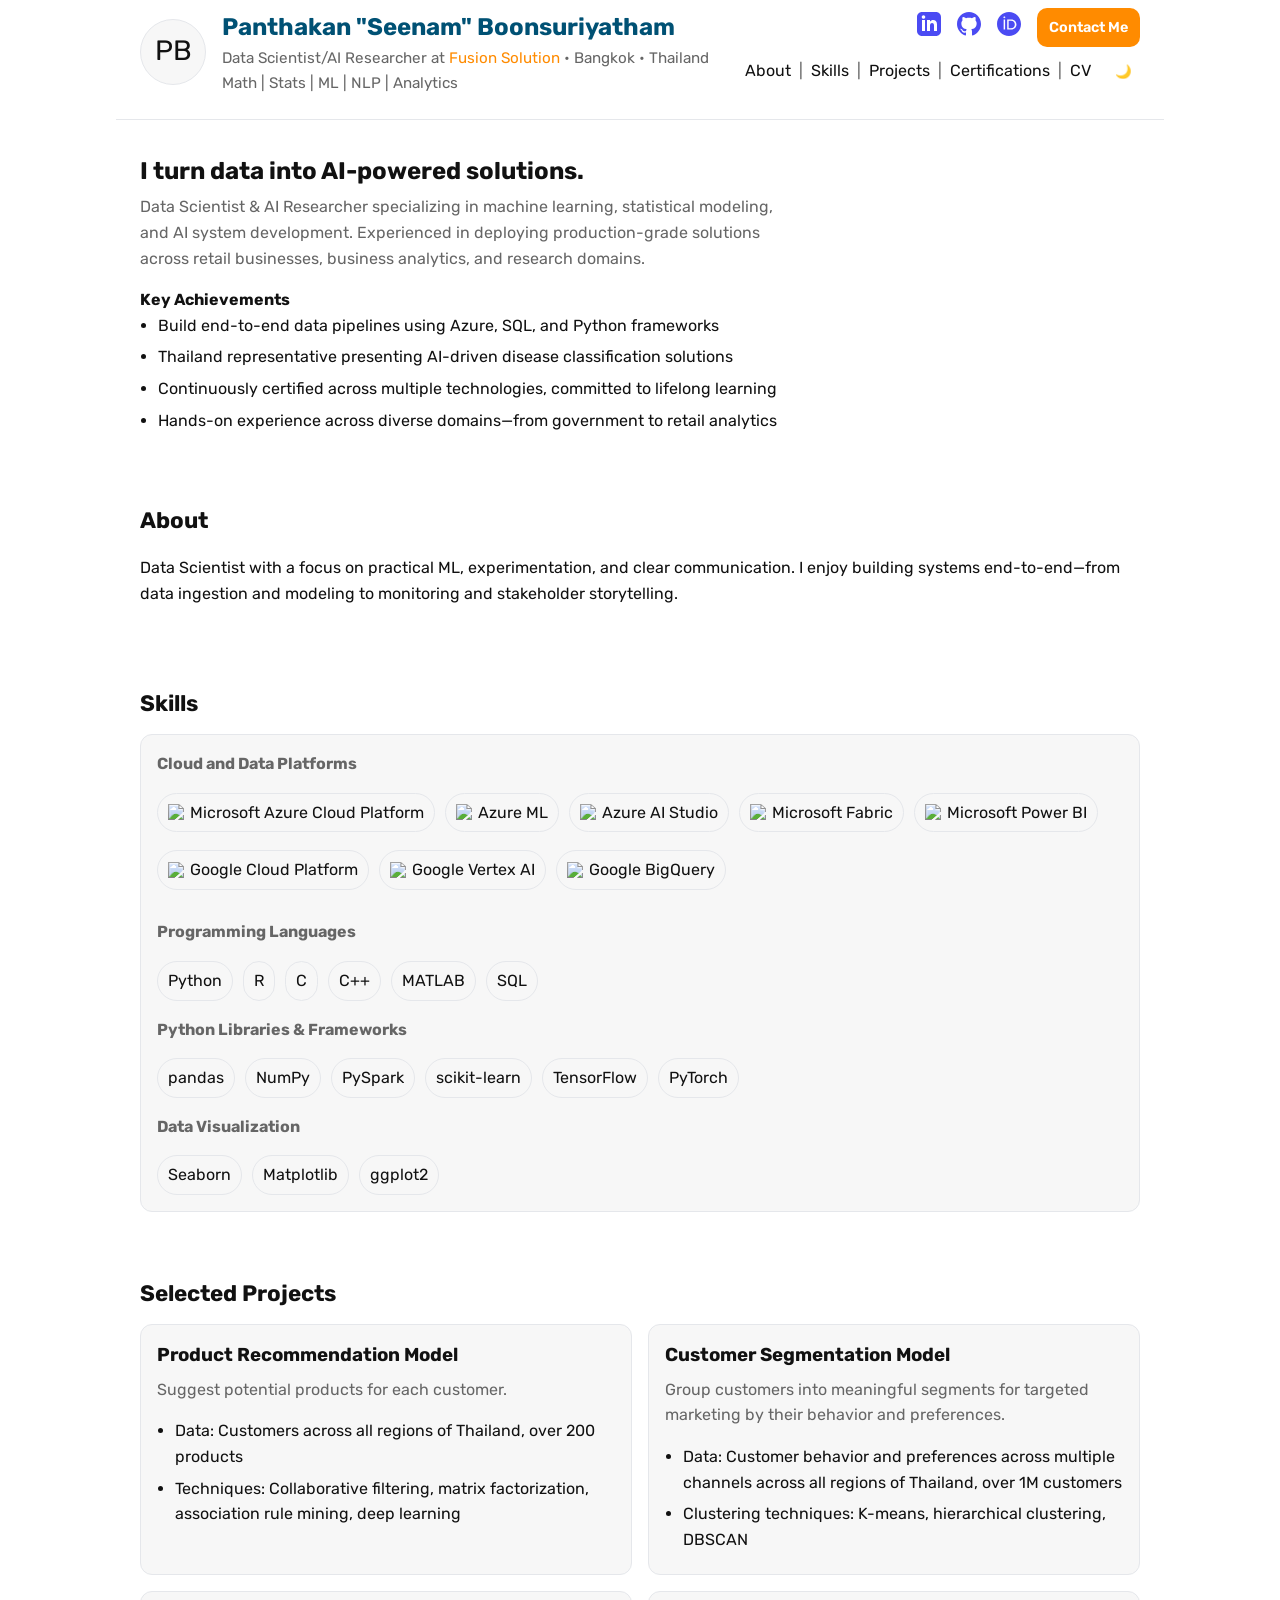
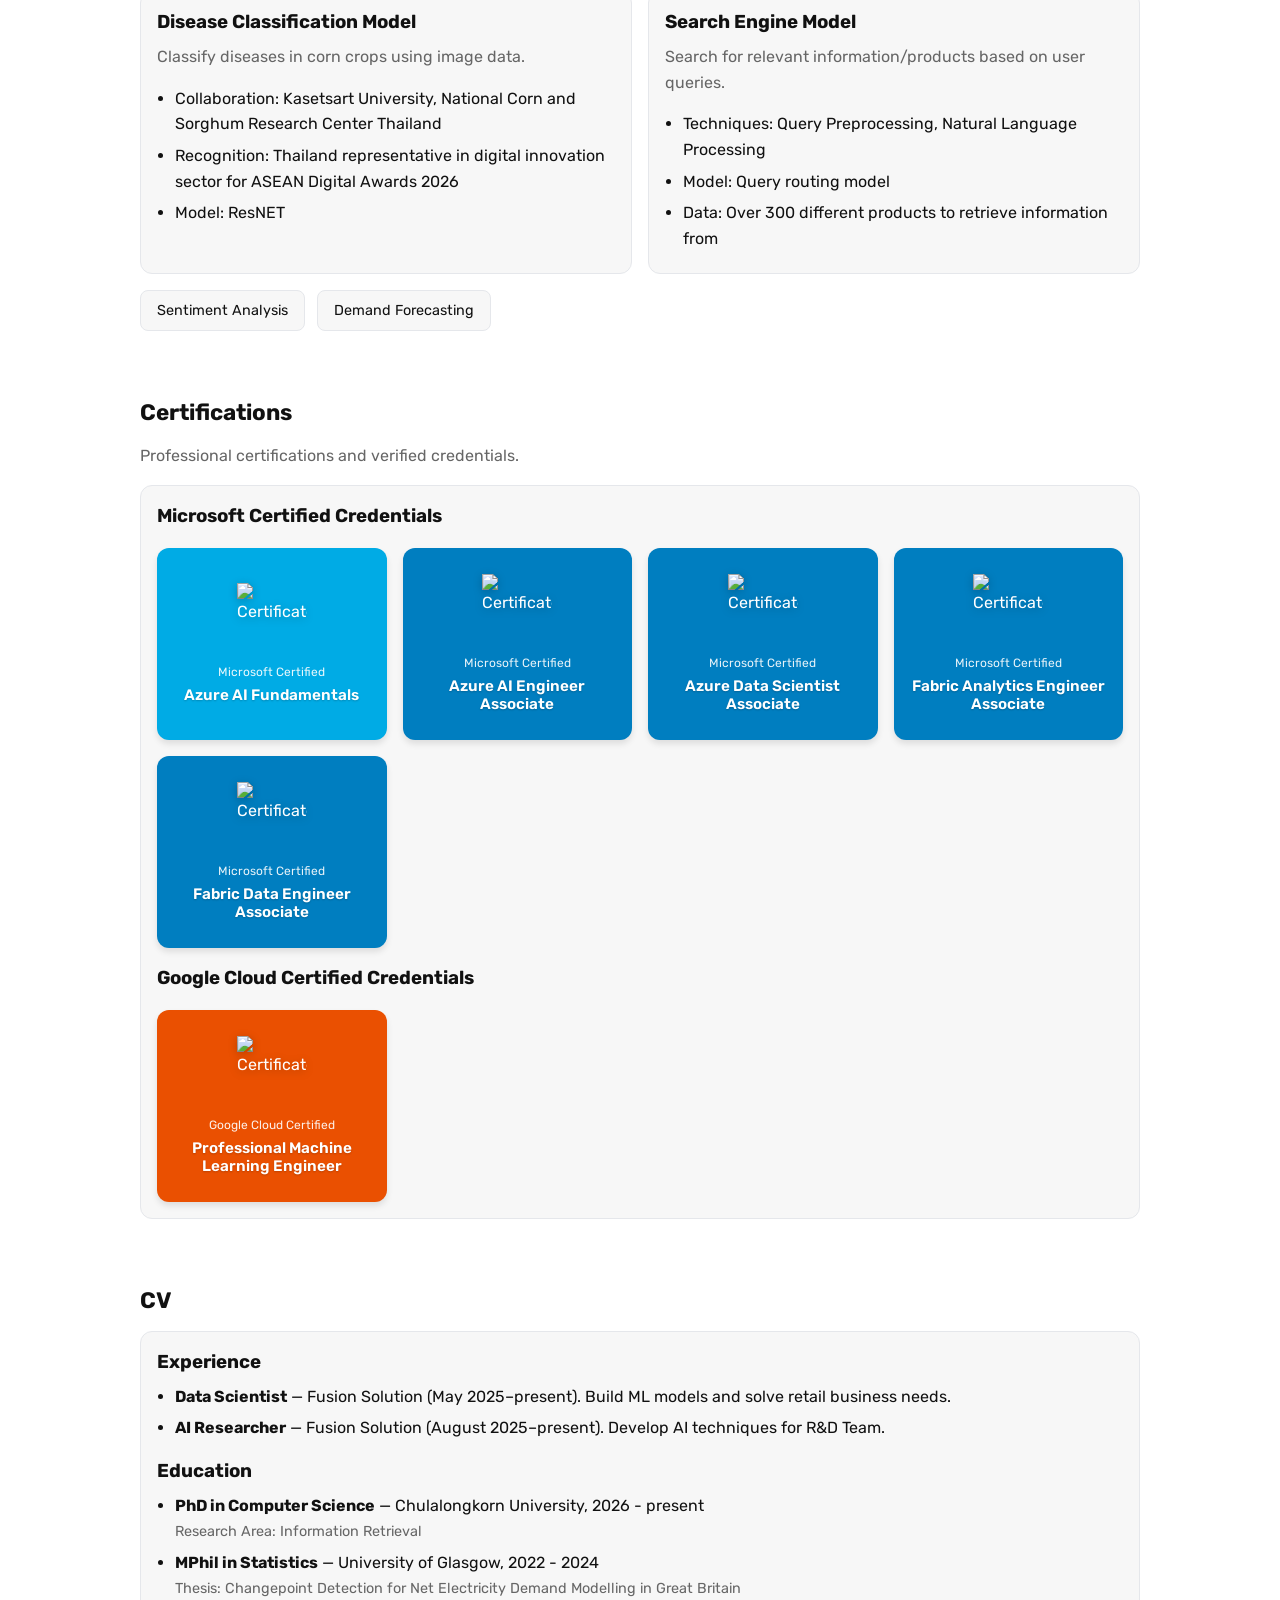
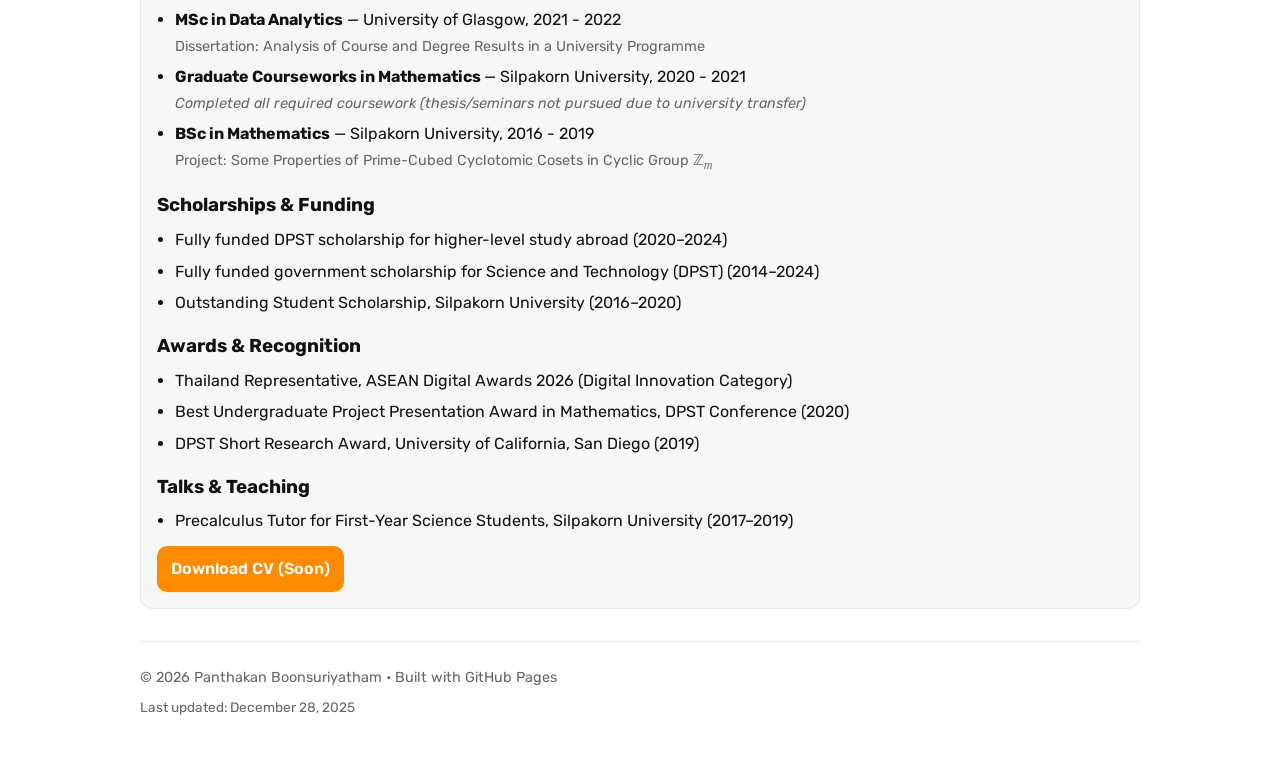
==== index.html @ 763a4e2b "Initiate portfolio HTML file This HTML file serves as a portfolio for Panthakan Boonsuriyatham, feat" ====
<!DOCTYPE html>
<html lang="en" data-theme="light">
<head>
  <meta charset="utf-8" />
  <meta name="viewport" content="width=device-width, initial-scale=1" />
  <title>Panthakan Boonsuriyatham — Portfolio</title>
  <meta name="description" content="Portfolio of Panthakan Boonsuriyatham — Data Scientist/AI Researcher. Projects, CV, and certifications." />
  <meta name="author" content="Panthakan Boonsuriyatham" />

  <!-- Open Graph / Twitter -->
  <meta property="og:title" content="Panthakan Boonsuriyatham — Data Scientist/AI Researcher" />
  <meta property="og:description" content="Projects, CV, and certifications." />
  <meta property="og:type" content="website" />
  <meta property="og:url" content="https://panthbs.github.io/" />
  <meta property="og:image" content="https://panthbs.github.io/assets/preview.png" />
  <meta name="twitter:card" content="summary_large_image" />

  <!-- Favicon -->
  <link rel="icon" href="data:image/svg+xml,%3Csvg xmlns='http://www.w3.org/2000/svg' viewBox='0 0 100 100'%3E%3Ccircle fill='%232563eb' cx='50' cy='50' r='50'/%3E%3Ctext x='50' y='57' font-size='50' text-anchor='middle' fill='white' font-family='Rubik, sans-serif'%3EPB%3C/text%3E%3C/svg%3E"/>

  <!-- Fonts -->
  <link rel="preconnect" href="https://fonts.googleapis.com" />
  <link rel="preconnect" href="https://fonts.gstatic.com" crossorigin />
  <link href="https://fonts.googleapis.com/css2?family=Rubik:wght@300;400;500;600;700&display=swap" rel="stylesheet" />

  <style>
    :root {
      --bg: #ffffff;
      --text: #111111;
      --muted: #666666;
      --brand: #ff8b00;
      --card: #f7f7f7;
      --border: #e5e7eb;
    }
    [data-theme="dark"] {
      --bg: #0b1020;
      --text: #e5e7eb;
      --muted: #9aa4b2;
      --brand: #60a5fa;
      --card: #121933;
      --border: #23304f;
    }
    [data-theme="dark"] .name { color: #17E1E5; }
    [data-theme="dark"] .social-links a { color: #FFFAE3; }
    html, body { height: 100%; }
    body {
      margin: 0;
      font-family: 'Rubik', system-ui, -apple-system, Segoe UI, Roboto, sans-serif;
      background: var(--bg);
      color: var(--text);
      line-height: 1.6;
    }
    .container { max-width: 1000px; margin: 0 auto; padding: 24px; padding-top: 120px; }
    header {
      position: fixed;
      top: 0;
      left: 0;
      right: 0;
      z-index: 1000;
      background: var(--bg);
      display: flex;
      align-items: flex-start;
      justify-content: space-between;
      gap: 16px;
      padding: 8px 24px 24px;
      border-bottom: 1px solid var(--border);
      max-width: 1000px;
      margin: 0 auto;
    }

    .brand { display: flex; align-items: center; gap: 16px; }
    .avatar {
      width: 64px; height: 64px; border-radius: 50%; background: var(--card);
      display: grid; place-items: center; font-size: 28px; border: 1px solid var(--border);
      overflow: hidden;
    }
    .name { font-size: 1.5rem; font-weight: 700; display: flex; align-items: center; gap: 8px; color: rgb(0,81,116); }
    .social-links { display: inline-flex; gap: 8px; align-items: center; }
    .social-links a { display: inline-flex; align-items: center; justify-content: center; opacity: 0.7; transition: opacity 0.3s ease; padding: 4px; }
    .social-links a:hover { opacity: 1; }
    .social-links svg { width: 28px; height: 28px; }
    .subtitle { color: var(--muted); font-size: 0.95rem; }
    .header-right {
      display: flex;
      flex-direction: column;
      gap: 8px;
      align-items: flex-end;
    }
    .header-contact {
      display: flex;
      align-items: center;
      gap: 12px;
    }
    .header-contact .btn {
      padding: 8px 12px;
      font-size: 0.9rem;
    }
    nav { display: flex; align-items: center; gap: 8px; }
    nav a {
      color: var(--text); text-decoration: none;
    }
    nav a:hover { color: var(--brand); }
    nav .separator { color: var(--muted); user-select: none; }
    .theme-toggle { cursor: pointer; border: none; padding: 8px; background: transparent; margin-left: 8px; }
    .section { padding: 32px 0; scroll-margin-top: 72px; }
    .section h2 { margin: 0 0 12px; font-size: 1.4rem; }
    .lead { color: var(--muted); margin: 4px 0 16px; }
    .grid { display: grid; grid-template-columns: repeat(12, 1fr); gap: 16px; }
    .col-4 { grid-column: span 4; } .col-6 { grid-column: span 6; } .col-8 { grid-column: span 8; } .col-12 { grid-column: span 12; }
    
    /* Responsive styles for medium screens */
    @media (max-width: 1100px) {
      .container { padding-top: 200px; }
      .section { scroll-margin-top: 200px; }
      
      header {
        flex-wrap: wrap;
      }
      
      .header-right {
        width: 100%;
        align-items: center;
      }
      
      nav {
        justify-content: center;
      }
    }
    
    /* Mobile responsive styles */
    @media (max-width: 900px) { 
      .col-4, .col-6, .col-8 { grid-column: span 12; }
      
      .container { padding-top: 180px; }
      
      header {
        flex-direction: column;
        align-items: stretch;
        padding: 12px 16px 16px;
      }
      
      .brand {
        gap: 12px;
      }
      
      .avatar {
        width: 48px;
        height: 48px;
        font-size: 20px;
      }
      
      .name {
        font-size: 1rem;
        flex-wrap: wrap;
      }
      
      .subtitle {
        font-size: 0.85rem;
      }
      
      .header-right {
        align-items: stretch;
        gap: 12px;
      }
      
      .header-contact {
        display: flex;
        justify-content: center;
      }
      
      nav {
        flex-wrap: wrap;
        justify-content: center;
        gap: 6px;
        font-size: 0.9rem;
      }
      
      nav .separator {
        display: none;
      }
      
      .section {
        scroll-margin-top: 180px;
      }
    }
    
    @media (max-width: 600px) {
      .container { padding-top: 200px; }
      .section { scroll-margin-top: 200px; }
      
      .name {
        font-size: 0.95rem;
      }
      
      .social-links svg {
        width: 20px;
        height: 20px;
      }
    }


    .card {
      background: var(--card); border: 1px solid var(--border); border-radius: 12px;
      padding: 16px;
    }
    .pill { display: inline-flex; align-items: center; gap: 6px; padding: 6px 10px; border-radius: 999px; border: 1px solid var(--border); margin: 4px 6px 0 0; }
    .pill img { width: 16px; height: 16px; }
    .btn {
      display: inline-block; padding: 10px 14px; border-radius: 10px; text-decoration: none;
      background: var(--brand); color: white; font-weight: 600;
    }
    .btn.secondary { background: transparent; color: var(--text); border: 1px solid var(--border); }
    .social-links { display: inline-flex; gap: 8px; align-items: center; }
    .social-links a { display: inline-block; opacity: 0.7; transition: opacity 0.3s ease; }
    .social-links a:hover { opacity: 1; }
    .social-links svg { width: 24px !important; height: 24px !important; }
    .list { margin: 0; padding-left: 18px; }
    .list li { margin-bottom: 6px; }

    .other-projects {
      display: flex;
      flex-wrap: wrap;
      gap: 12px;
      margin-top: 16px;
    }
    .project-tag {
      display: inline-block;
      padding: 8px 16px;
      background: var(--card);
      border: 1px solid var(--border);
      border-radius: 8px;
      font-size: 0.9rem;
      color: var(--text);
    }

    footer { border-top: 1px solid var(--border); padding: 24px 0; color: var(--muted); font-size: 0.9rem; }

    /* Print-friendly CV */
    @media print {
      nav, .theme-toggle, .btn { display: none !important; }
      .card { break-inside: avoid; }
      body { background: white; color: black; }
    }
    /* Simple link styles in content */
    a.inline { color: var(--brand); text-decoration: none; }
    a.inline:hover { text-decoration: underline; }
    .subtitle a { color: var(--brand); text-decoration: none; }
    .subtitle a:hover { text-decoration: underline; }
    
    .cert-grid {
      display: grid;
      grid-template-columns: repeat(auto-fit, minmax(180px, 1fr));
      gap: 16px;
      max-width: 100%;
    }
    
    @media (min-width: 900px) {
      .cert-grid {
        grid-template-columns: repeat(4, 1fr);
      }
    }
    
    @media (min-width: 600px) and (max-width: 899px) {
      .cert-grid {
        grid-template-columns: repeat(3, 1fr);
      }
    }
    
    @media (max-width: 599px) {
      .cert-grid {
        grid-template-columns: repeat(2, 1fr);
      }
    }
    
    .cert-tile {
      display: flex;
      flex-direction: column;
      align-items: center;
      justify-content: center;
      padding: 16px 12px;
      border-radius: 12px;
      color: white;
      text-decoration: none;
      box-shadow: 0 4px 6px rgba(0, 0, 0, 0.1);
      height: 160px;
      transition: transform 0.3s ease, box-shadow 0.3s ease;
    }
    
    .cert-tile:hover {
      transform: translateY(-4px);
      box-shadow: 0 8px 16px rgba(0, 0, 0, 0.2);
    }
    
    .cert-icon {
      width: 70px;
      height: 70px;
      margin-bottom: 10px;
      filter: drop-shadow(0 2px 4px rgba(0, 0, 0, 0.2));
    }
    
    .cert-info {
      font-size: 0.75em;
      opacity: 0.9;
      margin-bottom: 4px;
    }
    
    .cert-title {
      font-size: 0.95em;
      font-weight: 600;
      text-align: center;
      text-shadow: 0 1px 2px rgba(0, 0, 0, 0.2);
      line-height: 1.2;
    }
  </style>

  <!-- Schema.org Person -->
  <script type="application/ld+json">
  {
    "@context": "https://schema.org",
    "@type": "Person",
    "name": "Panthakan Boonsuriyatham",
    "jobTitle": "Data Scientist/AI Researcher",
    "url": "https://panthbs.github.io/",
    "sameAs": [
      "https://www.linkedin.com/in/panthbs/",
      "https://github.com/panthbs"
    ]
  }
  </script>
  <script type="text/javascript" async src="//cdn.credly.com/assets/utilities/embed.js"></script>
</head>
<body>
  <div class="container">
    <header>
      <div class="brand">
        <div class="avatar" aria-hidden="true">PB</div>
        <div>
          <div class="name">
            Panthakan "Seenam" Boonsuriyatham
          </div>
          <div class="subtitle">Data Scientist/AI Researcher at <a href="https://www.fusionsol.com/" target="_blank" rel="noopener">Fusion Solution</a> • Bangkok • Thailand</div>
          <div class="subtitle">Math | Stats | ML | NLP | Analytics</div>
        </div>
      </div>
      <div class="header-right">
        <div class="header-contact">
          <span class="social-links">
            <a href="https://www.linkedin.com/in/panthbs/" target="_blank" rel="noopener" aria-label="LinkedIn">
              <svg width="18" height="18" viewBox="0 0 24 24" fill="currentColor" xmlns="http://www.w3.org/2000/svg">
                <path d="M19 0h-14c-2.761 0-5 2.239-5 5v14c0 2.761 2.239 5 5 5h14c2.762 0 5-2.239 5-5v-14c0-2.761-2.238-5-5-5zm-11 19h-3v-11h3v11zm-1.5-12.268c-.966 0-1.75-.79-1.75-1.764s.784-1.764 1.75-1.764 1.75.79 1.75 1.764-.783 1.764-1.75 1.764zm13.5 12.268h-3v-5.604c0-3.368-4-3.113-4 0v5.604h-3v-11h3v1.765c1.396-2.586 7-2.777 7 2.476v6.759z"/>
              </svg>
            </a>
            <a href="https://github.com/panthbs" target="_blank" rel="noopener" aria-label="GitHub">
              <svg width="18" height="18" viewBox="0 0 24 24" fill="currentColor" xmlns="http://www.w3.org/2000/svg">
                <path d="M12 0c-6.626 0-12 5.373-12 12 0 5.302 3.438 9.8 8.207 11.387.599.111.793-.261.793-.577v-2.234c-3.338.726-4.033-1.416-4.033-1.416-.546-1.387-1.333-1.756-1.333-1.756-1.089-.745.083-.729.083-.729 1.205.084 1.839 1.237 1.839 1.237 1.07 1.834 2.807 1.304 3.492.997.107-.775.418-1.305.762-1.604-2.665-.305-5.467-1.334-5.467-5.931 0-1.311.469-2.381 1.236-3.221-.124-.303-.535-1.524.117-3.176 0 0 1.008-.322 3.301 1.23.957-.266 1.983-.399 3.003-.404 1.02.005 2.047.138 3.006.404 2.291-1.552 3.297-1.23 3.297-1.23.653 1.653.242 2.874.118 3.176.77.84 1.235 1.911 1.235 3.221 0 4.609-2.807 5.624-5.479 5.921.43.372.823 1.102.823 2.222v3.293c0 .319.192.694.801.576 4.765-1.589 8.199-6.086 8.199-11.386 0-6.627-5.373-12-12-12z"/>
              </svg>
            </a>
            <a href="https://orcid.org/0000-0001-9995-3618" target="_blank" rel="noopener" aria-label="ORCID">
              <svg width="18" height="18" viewBox="0 0 24 24" fill="currentColor" xmlns="http://www.w3.org/2000/svg">
                <path d="M12 0C5.372 0 0 5.372 0 12s5.372 12 12 12 12-5.372 12-12S18.628 0 12 0zM7.369 4.378c.525 0 .947.431.947.947s-.422.947-.947.947a.95.95 0 0 1-.947-.947c0-.525.422-.947.947-.947zm-.722 3.038h1.444v10.041H6.647V7.416zm3.562 0h3.9c3.712 0 5.344 2.653 5.344 5.025 0 2.578-2.016 5.016-5.325 5.016h-3.919V7.416zm1.444 1.303v7.444h2.297c2.359 0 3.881-1.303 3.881-3.722 0-2.131-1.481-3.722-3.881-3.722h-2.297z"/>
              </svg>
            </a>
          </span>
          <a class="btn" href="mailto:panthakan@fusionsol.com">Contact Me</a>
        </div>
        <nav aria-label="Primary">
          <a href="#about">About</a>
          <span class="separator">|</span>
          <a href="#skills">Skills</a>
          <span class="separator">|</span>
          <a href="#projects">Projects</a>
          <span class="separator">|</span>
          <a href="#certs">Certifications</a>
          <span class="separator">|</span>
          <a href="#cv">CV</a>
          <button class="theme-toggle" id="themeBtn" aria-label="Toggle theme">🌙</button>
        </nav>
      </div>
    </header>

    <!-- Hero -->
    <section class="section grid">
      <div class="col-8">
        <h1 style="margin:0;">I turn data into AI-powered solutions.</h1>
        <p class="lead">Data Scientist &amp; AI Researcher specializing in machine learning, statistical modeling, and AI system development. Experienced in deploying production-grade solutions across retail businesses, business analytics, and research domains.</p>
        <strong>Key Achievements</strong>
        <ul class="list">
          <li>Build end-to-end data pipelines using Azure, SQL, and Python frameworks</li>
          <li>Thailand representative presenting AI-driven disease classification solutions</li>
          <li>Continuously certified across multiple technologies, committed to lifelong learning</li>
          <li>Hands-on experience across diverse domains—from government to retail analytics</li>
        </ul>
      </div>
    </section>

    <!-- About -->
    <section id="about" class="section">
      <h2>About</h2>
      <p>
        Data Scientist with a focus on practical ML, experimentation, and clear communication. I enjoy building
        systems end-to-end—from data ingestion and modeling to monitoring and stakeholder storytelling.
      </p>
    </section>

    <!-- Skills -->
    <section id="skills" class="section">
      <h2>Skills</h2>
      <div class="card">
        <h3 style="margin:0 0 12px; font-size: 1rem; color: var(--muted);">Cloud and Data Platforms</h3>
        <div class="skills-pills">
          <span class="pill"><img src="https://www.azureicons.com/static/images/icons/Other/svg/Azure-A.svg" alt="AzureA">Microsoft Azure Cloud Platform</span>
          <span class="pill"><img src="https://www.azureicons.com/static/images/icons/AI-and-Machine-Learning/svg/Machine-Learning.svg" alt="AzureML">Azure ML</span>
          <span class="pill"><img src="https://www.azureicons.com/static/images/icons/AI-and-Machine-Learning/svg/AI-Studio.svg" alt="AI-Studio">Azure AI Studio</span>
          <span class="pill"><img src="https://www.microsoft.com/content/dam/microsoft/final/en-us/microsoft-product-and-services/microsoft-fabric/FBR-Fabric_icon.svg" alt="Fabric">Microsoft Fabric</span>
          <span class="pill"><img src="https://www.microsoft.com/content/dam/microsoft/final/en-us/microsoft-product-and-services/power-platform/icon-powerBI.svg" alt="BI">Microsoft Power BI</span>
          <span class="pill"><img src="https://www.gstatic.com/pantheon/images/welcome/supercloud.svg" alt="GCP">Google Cloud Platform</span>
          <span class="pill"><img src="https://www.gstatic.com/bricks/image/cf69f322-f5ae-4d81-80e4-3dd008aca174.svg" alt="VertexAI">Google Vertex AI</span>
          <span class="pill"><img src="https://www.gstatic.com/bricks/image/66865bbbc3db738c97d9d27bec7bd6032fa5955578c79899ea4500c43fd0f2f0.svg" alt="BigQuery">Google BigQuery</span>
        </div>

        <h3 style="margin:16px 0 12px; font-size: 1rem; color: var(--muted);">Programming Languages</h3>
        <div class="skills-pills">
          <span class="pill">Python</span>
          <span class="pill">R</span>
          <span class="pill">C</span>
          <span class="pill">C++</span>
          <span class="pill">MATLAB</span>
          <span class="pill">SQL</span>
        </div>
        
        <h3 style="margin:16px 0 12px; font-size: 1rem; color: var(--muted);">Python Libraries & Frameworks</h3>
        <div class="skills-pills">
          <span class="pill">pandas</span>
          <span class="pill">NumPy</span>
          <span class="pill">PySpark</span>
          <span class="pill">scikit-learn</span>
          <span class="pill">TensorFlow</span>
          <span class="pill">PyTorch</span>
        </div>
        
        <h3 style="margin:16px 0 12px; font-size: 1rem; color: var(--muted);">Data Visualization</h3>
        <div class="skills-pills">
          <span class="pill">Seaborn</span>
          <span class="pill">Matplotlib</span>
          <span class="pill">ggplot2</span>
        </div>
      </div>
    </section>

    <!-- Projects -->
    <section id="projects" class="section">
      <h2>Selected Projects</h2>
      <div class="grid">
        <article class="col-6 card">
          <h3 style="margin:0 0 6px;">Product Recommendation Model</h3>
          <p class="lead">Suggest potential products for each customer.</p>
          <ul class="list">
            <li>Data: Customers across all regions of Thailand, over 200 products</li>
            <li>Techniques: Collaborative filtering, matrix factorization, association rule mining, deep learning</li>
          </ul>
        </article>

        <article class="col-6 card">
          <h3 style="margin:0 0 6px;">Customer Segmentation Model</h3>
          <p class="lead">Group customers into meaningful segments for targeted marketing by their behavior and preferences.</p>
          <ul class="list">
            <li>Data: Customer behavior and preferences across multiple channels across all regions of Thailand, over 1M customers</li>
            <li>Clustering techniques: K-means, hierarchical clustering, DBSCAN</li>
          </ul>
        </article>

        <article class="col-6 card">
          <h3 style="margin:0 0 6px;">Disease Classification Model</h3>
          <p class="lead">Classify diseases in corn crops using image data.</p>
          <ul class="list">
            <li>Collaboration: Kasetsart University, National Corn and Sorghum Research Center Thailand</li>
            <li>Recognition: Thailand representative in digital innovation sector for ASEAN Digital Awards 2026</li>
            <li>Model: ResNET</li>
          </ul>
        </article>

        <article class="col-6 card">
          <h3 style="margin:0 0 6px;">Search Engine Model</h3>
          <p class="lead">Search for relevant information/products based on user queries.</p>
          <ul class="list">
            <li>Techniques: Query Preprocessing, Natural Language Processing</li>
            <li>Model: Query routing model</li>
            <li>Data: Over 300 different products to retrieve information from</li>
          </ul>
        </article>
      </div>

      <div style="margin-top: 12px;">
        <div class="other-projects">
          <span class="project-tag">Sentiment Analysis</span>
          <span class="project-tag">Demand Forecasting</span>
        </div>
      </div>
    </section>

    <!-- Certifications -->
    <section id="certs" class="section">
      <h2>Certifications</h2>
      <p class="lead">Professional certifications and verified credentials.</p>
      
      <!-- Microsoft Learn Credentials -->
      <div class="card">
        <h3 style="margin:0 0 16px;">Microsoft Certified Credentials</h3>
        <div class="cert-grid">
          <a href="https://learn.microsoft.com/api/credentials/share/en-us/panthakan/47509D7BF6A2609D?sharingId=330F3C1D8EDC20CC" target="_blank" class="cert-tile" style="background: rgb(0, 171, 229);">
            <img src="https://learn.microsoft.com/media/learn/certification/badges/microsoft-certified-fundamentals-badge.svg" alt="Certificate" class="cert-icon">
            <div class="cert-info">Microsoft Certified</div>
            <div class="cert-title">Azure AI Fundamentals</div>
          </a>
          
          <a href="https://learn.microsoft.com/api/credentials/share/en-us/panthakan/114C2C3D1519A18?sharingId=330F3C1D8EDC20CC" target="_blank" class="cert-tile" style="background: rgb(0, 126, 192);">
            <img src="https://learn.microsoft.com/media/learn/certification/badges/microsoft-certified-associate-badge.svg" alt="Certificate" class="cert-icon">
            <div class="cert-info">Microsoft Certified</div>
            <div class="cert-title">Azure AI Engineer Associate</div>
          </a>
          
          <a href="https://learn.microsoft.com/api/credentials/share/en-us/panthakan/40235EC959AC1842?sharingId=330F3C1D8EDC20CC" target="_blank" class="cert-tile" style="background: rgb(0, 126, 192);">
            <img src="https://learn.microsoft.com/media/learn/certification/badges/microsoft-certified-associate-badge.svg" alt="Certificate" class="cert-icon">
            <div class="cert-info">Microsoft Certified</div>
            <div class="cert-title">Azure Data Scientist Associate</div>
          </a>
          
          <a href="https://learn.microsoft.com/api/credentials/share/en-us/panthakan/739049C54B9BEF8F?sharingId=330F3C1D8EDC20CC" target="_blank" class="cert-tile" style="background: rgb(0, 126, 192);">
            <img src="https://learn.microsoft.com/media/learn/certification/badges/microsoft-certified-associate-badge.svg" alt="Certificate" class="cert-icon">
            <div class="cert-info">Microsoft Certified</div>
            <div class="cert-title">Fabric Analytics Engineer Associate</div>
          </a>
          
          <a href="https://learn.microsoft.com/api/credentials/share/en-us/panthakan/5FCD7E0531529F25?sharingId=330F3C1D8EDC20CC" target="_blank" class="cert-tile" style="background: rgb(0, 126, 192);">
            <img src="https://learn.microsoft.com/media/learn/certification/badges/microsoft-certified-associate-badge.svg" alt="Certificate" class="cert-icon">
            <div class="cert-info">Microsoft Certified</div>
            <div class="cert-title">Fabric Data Engineer Associate</div>
          </a>

        </div>
        
        <h3 style="margin:16px 0 16px;">Google Cloud Certified Credentials</h3>
        <div class="cert-grid">
          <a href="https://www.credly.com/badges/c3413eac-d775-40dd-b5c2-8707c33259c1/public_url" target="_blank" class="cert-tile" style="background: rgb(234, 80, 1);">
            <img src="https://images.credly.com/size/680x680/images/05e71e7e-92a1-4821-8530-4176b2e3c4b4/image.png" alt="Certificate" class="cert-icon">
            <div class="cert-info">Google Cloud Certified</div>
            <div class="cert-title">Professional Machine Learning Engineer</div>
          </a>
        </div>
      </div>
    </section>

    <!-- CV -->
    <section id="cv" class="section">
      <h2>CV</h2>
      <div class="card">
        <h3 style="margin:0 0 6px;">Experience</h3>
        <ul class="list">
          <li><strong>Data Scientist</strong> — Fusion Solution (May 2025–present). Build ML models and solve retail business needs.</li>
          <li><strong>AI Researcher</strong> — Fusion Solution (August 2025–present). Develop AI techniques for R&D Team.</li>
        </ul>
        <h3 style="margin:16px 0 6px;">Education</h3>
        <ul class="list">
          <li>
            <strong>PhD in Computer Science</strong> — Chulalongkorn University, 2026 - present
            <br><span style="color: var(--muted); font-size: 0.9rem;">Research Area: Information Retrieval</span>
          </li>
          <li>
            <strong>MPhil in Statistics</strong> — University of Glasgow, 2022 - 2024
            <br><span style="color: var(--muted); font-size: 0.9rem;">Thesis: Changepoint Detection for Net Electricity Demand Modelling in Great Britain</span>
          </li>
          <li>
            <strong>MSc in Data Analytics</strong> — University of Glasgow, 2021 - 2022
            <br><span style="color: var(--muted); font-size: 0.9rem;">Dissertation: Analysis of Course and Degree Results in a University Programme</span>
          </li>
          <li>
            <strong>Graduate Courseworks in Mathematics </strong> — Silpakorn University, 2020 - 2021
            <br><span style="color: var(--muted); font-size: 0.9rem;"><i>Completed all required coursework (thesis/seminars not pursued due to university transfer)</i></span>
          </li>
          <li>
            <strong>BSc in Mathematics</strong> — Silpakorn University, 2016 - 2019
            <br><span style="color: var(--muted); font-size: 0.9rem;">Project: Some Properties of Prime-Cubed Cyclotomic Cosets in Cyclic Group ℤ<sub style="font-family: 'Times New Roman', serif;"><i>m</i></sub></span>
          </li>
        </ul>
        <h3 style="margin:16px 0 6px;">Scholarships & Funding</h3>
        <ul class="list">
          <li>Fully funded DPST scholarship for higher-level study abroad (2020–2024)</li>
          <li>Fully funded government scholarship for Science and Technology (DPST) (2014–2024)</li>
          <li>Outstanding Student Scholarship, Silpakorn University (2016–2020)</li>
        </ul>
        <h3 style="margin:16px 0 6px;">Awards & Recognition</h3>
        <ul class="list">
          <li>Thailand Representative, ASEAN Digital Awards 2026 (Digital Innovation Category)</li>
          <li>Best Undergraduate Project Presentation Award in Mathematics, DPST Conference (2020)</li>
          <li>DPST Short Research Award, University of California, San Diego (2019)</li>
        </ul>
        <h3 style="margin:16px 0 6px;">Talks & Teaching</h3>
        <ul class="list">
          <li>Precalculus Tutor for First-Year Science Students, Silpakorn University (2017–2019)</li>
        </ul>
        <div style="margin-top:12px;">
          <a href="/assets/Panthakan_Boonsuriyatham_CV.pdf" class="btn" target="_blank">Download CV (Soon)</a>
        </div>
      </div>
    </section>

    <footer>
      <div>© <span id="year"></span> Panthakan Boonsuriyatham • Built with GitHub Pages</div>
      <div style="margin-top: 8px; font-size: 0.85rem;">Last updated: December 28, 2025</div>
    </footer>
  </div>

  <script>
    // Year
    document.getElementById('year').textContent = new Date().getFullYear();

    // Theme toggle (persist to localStorage)
    const root = document.documentElement;
    const btn = document.getElementById('themeBtn');
    const saved = localStorage.getItem('theme');
    if (saved) {
      root.setAttribute('data-theme', saved);
      btn.textContent = saved === 'dark' ? '☀️' : '🌙';
    } else {
      btn.textContent = '🌙';
    }

    btn.addEventListener('click', () => {
      const current = root.getAttribute('data-theme') === 'dark' ? 'light' : 'dark';
      root.setAttribute('data-theme', current);
      localStorage.setItem('theme', current);
      btn.textContent = current === 'dark' ? '☀️' : '🌙';
    });
  </script>
</body>
</html>
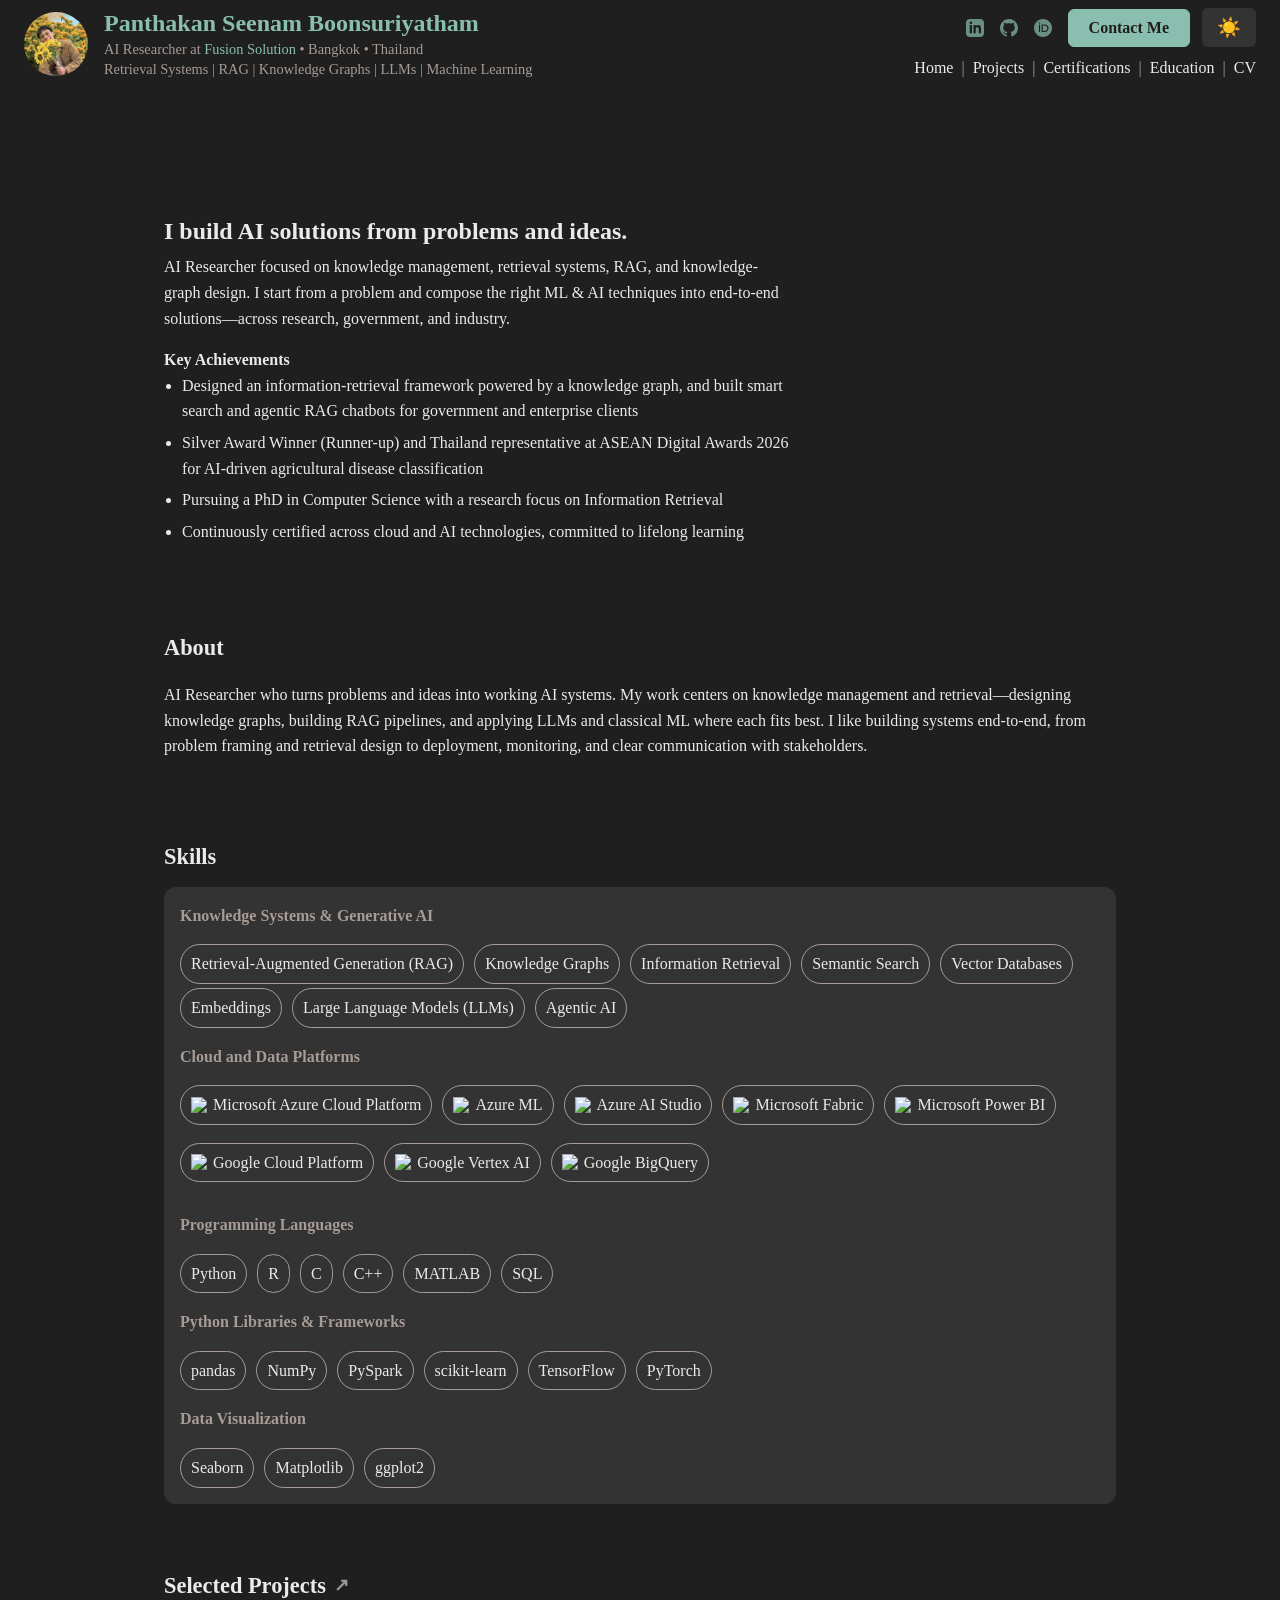
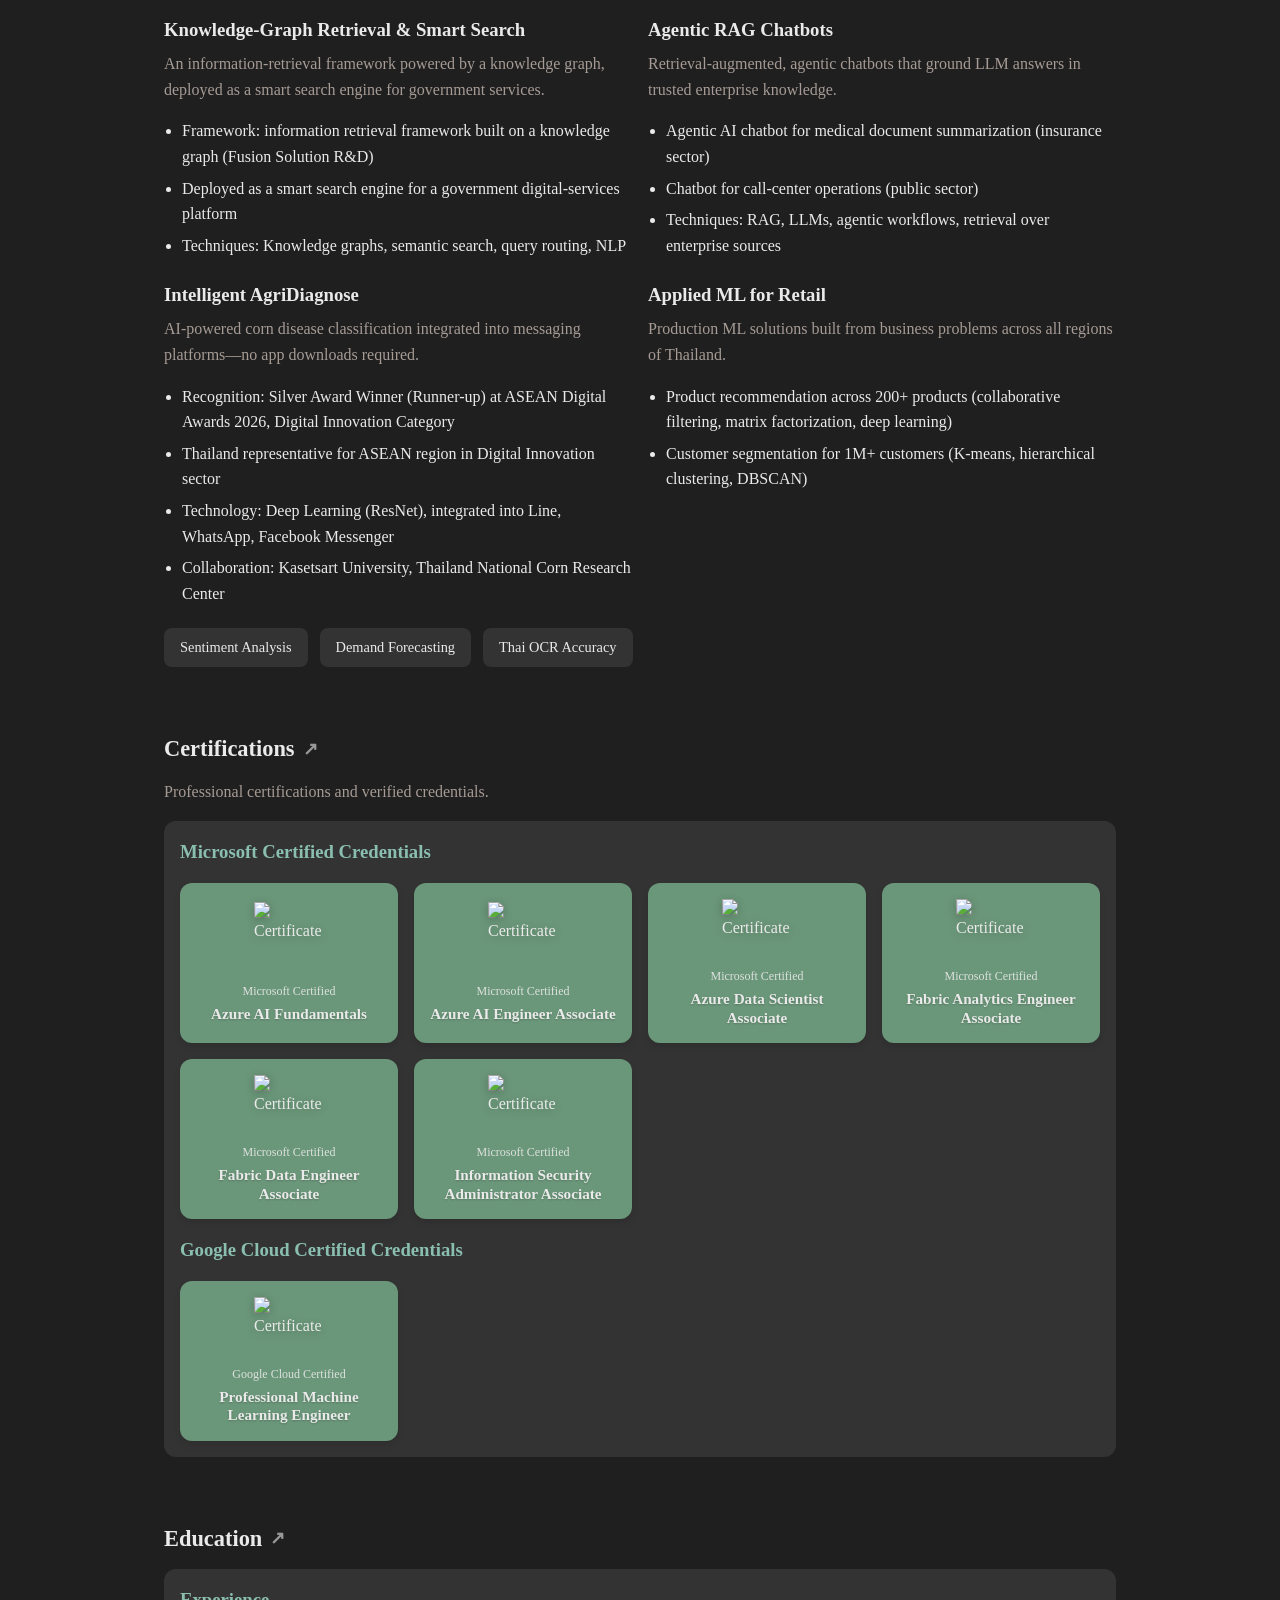
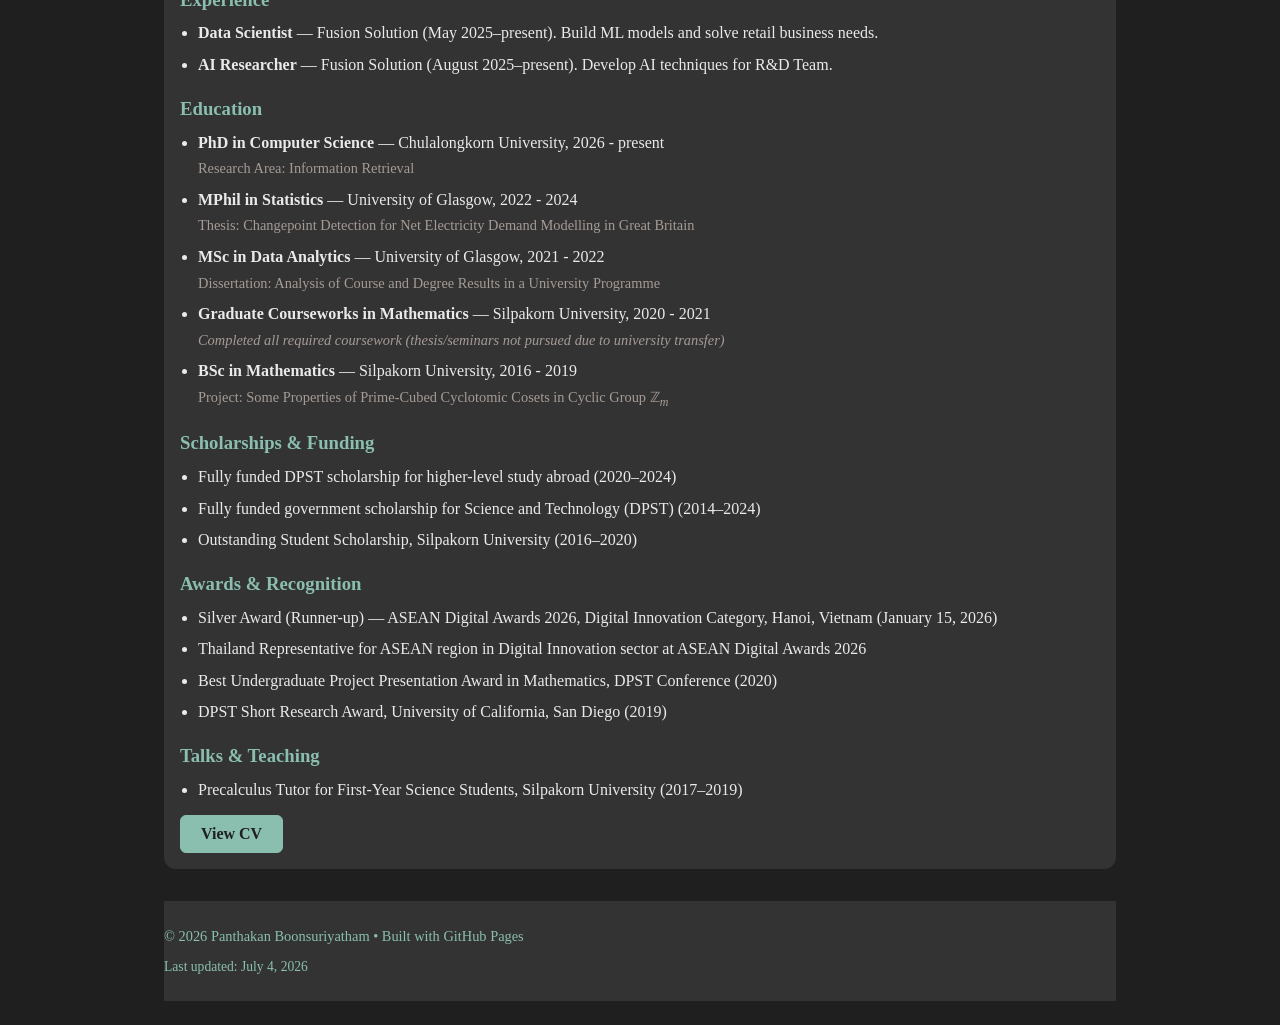
==== commit dfcad7f0: "Reposition portfolio as AI Researcher — Retrieval & Knowledge Systems - Rewrite hero, About, meta/OG" ====
--- a/index.html
+++ b/index.html
@@ -1,117 +1,68 @@
-<!DOCTYPE html>
-<html lang="en" data-theme="light">
+﻿<!DOCTYPE html>
+<html lang=en data-theme=dark>
 <head>
-  <meta charset="utf-8" />
-  <meta name="viewport" content="width=device-width, initial-scale=1" />
+  <meta charset=utf-8 />
+  <meta name=viewport content=width=device-width, initial-scale=1 />
   <title>Panthakan Boonsuriyatham — Portfolio</title>
-  <meta name="description" content="Portfolio of Panthakan Boonsuriyatham — Data Scientist/AI Researcher. Projects, CV, and certifications." />
-  <meta name="author" content="Panthakan Boonsuriyatham" />
+  <meta name=description content="Portfolio of Panthakan Boonsuriyatham — AI Researcher focused on retrieval systems, RAG, and knowledge graphs. Projects, CV, and certifications." />
+  <meta name=author content=Panthakan Boonsuriyatham />
 
   <!-- Open Graph / Twitter -->
-  <meta property="og:title" content="Panthakan Boonsuriyatham — Data Scientist/AI Researcher" />
-  <meta property="og:description" content="Projects, CV, and certifications." />
-  <meta property="og:type" content="website" />
-  <meta property="og:url" content="https://panthbs.github.io/" />
-  <meta property="og:image" content="https://panthbs.github.io/assets/preview.png" />
-  <meta name="twitter:card" content="summary_large_image" />
+  <meta property=og:title content="Panthakan Boonsuriyatham — AI Researcher — Retrieval & Knowledge Systems" />
+  <meta property=og:description content="AI researcher building retrieval systems, RAG pipelines, and knowledge graphs. Projects, CV, and certifications." />
+  <meta property=og:type content=website />
+  <meta property=og:url content=https://panthbs.github.io/ />
+  <meta property=og:image content=https://panthbs.github.io/assets/preview.png />
+  <meta name=twitter:card content=summary_large_image />
 
   <!-- Favicon -->
-  <link rel="icon" href="data:image/svg+xml,%3Csvg xmlns='http://www.w3.org/2000/svg' viewBox='0 0 100 100'%3E%3Ccircle fill='%232563eb' cx='50' cy='50' r='50'/%3E%3Ctext x='50' y='57' font-size='50' text-anchor='middle' fill='white' font-family='Rubik, sans-serif'%3EPB%3C/text%3E%3C/svg%3E"/>
+  <link rel=icon href=data:image/svg+xml,%3Csvg xmlns='http://www.w3.org/2000/svg' viewBox='0 0 100 100'%3E%3Ccircle fill='%236a9679' cx='50' cy='50' r='50'/%3E%3Ctext x='50' y='57' font-size='50' text-anchor='middle' fill='%231C1C1C' font-family='Tinos, serif'%3EPB%3C/text%3E%3C/svg%3E/>
 
   <!-- Fonts -->
-  <link rel="preconnect" href="https://fonts.googleapis.com" />
-  <link rel="preconnect" href="https://fonts.gstatic.com" crossorigin />
-  <link href="https://fonts.googleapis.com/css2?family=Rubik:wght@300;400;500;600;700&display=swap" rel="stylesheet" />
+  <link rel=preconnect href=https://fonts.googleapis.com />
+  <link rel=preconnect href=https://fonts.gstatic.com crossorigin />
+  <link href="https://fonts.googleapis.com/css2?family=Tinos:ital,wght@0,400;0,700;1,400;1,700&display=swap" rel=stylesheet />
+  <link rel=stylesheet href=./assets/css/theme.css />
 
   <style>
+    /* Main page specific overrides */
     :root {
-      --bg: #ffffff;
-      --text: #111111;
-      --muted: #666666;
-      --brand: #ff8b00;
-      --card: #f7f7f7;
-      --border: #e5e7eb;
-    }
-    [data-theme="dark"] {
-      --bg: #0b1020;
-      --text: #e5e7eb;
-      --muted: #9aa4b2;
-      --brand: #60a5fa;
-      --card: #121933;
-      --border: #23304f;
-    }
-    [data-theme="dark"] .name { color: #17E1E5; }
-    [data-theme="dark"] .social-links a { color: #FFFAE3; }
-    html, body { height: 100%; }
+      --bg: var(--bg-color);
+      --text: var(--text-main);
+      --muted: var(--text-muted);
+      --brand: var(--accent);
+      --card: var(--card-bg);
+      --border: var(--border);
+    }
+        html, body { height: 100%; }
     body {
       margin: 0;
-      font-family: 'Rubik', system-ui, -apple-system, Segoe UI, Roboto, sans-serif;
+      font-family: 'Tinos', serif;
       background: var(--bg);
       color: var(--text);
       line-height: 1.6;
-    }
-    .container { max-width: 1000px; margin: 0 auto; padding: 24px; padding-top: 120px; }
-    header {
-      position: fixed;
-      top: 0;
-      left: 0;
-      right: 0;
-      z-index: 1000;
-      background: var(--bg);
-      display: flex;
-      align-items: flex-start;
-      justify-content: space-between;
-      gap: 16px;
-      padding: 8px 24px 24px;
-      border-bottom: 1px solid var(--border);
-      max-width: 1000px;
-      margin: 0 auto;
-    }
-
-    .brand { display: flex; align-items: center; gap: 16px; }
-    .avatar {
-      width: 64px; height: 64px; border-radius: 50%; background: var(--card);
-      display: grid; place-items: center; font-size: 28px; border: 1px solid var(--border);
-      overflow: hidden;
-    }
-    .name { font-size: 1.5rem; font-weight: 700; display: flex; align-items: center; gap: 8px; color: rgb(0,81,116); }
-    .social-links { display: inline-flex; gap: 8px; align-items: center; }
-    .social-links a { display: inline-flex; align-items: center; justify-content: center; opacity: 0.7; transition: opacity 0.3s ease; padding: 4px; }
-    .social-links a:hover { opacity: 1; }
-    .social-links svg { width: 28px; height: 28px; }
-    .subtitle { color: var(--muted); font-size: 0.95rem; }
-    .header-right {
-      display: flex;
-      flex-direction: column;
-      gap: 8px;
-      align-items: flex-end;
-    }
-    .header-contact {
-      display: flex;
-      align-items: center;
-      gap: 12px;
-    }
-    .header-contact .btn {
-      padding: 8px 12px;
-      font-size: 0.9rem;
-    }
-    nav { display: flex; align-items: center; gap: 8px; }
-    nav a {
-      color: var(--text); text-decoration: none;
-    }
-    nav a:hover { color: var(--brand); }
-    nav .separator { color: var(--muted); user-select: none; }
-    .theme-toggle { cursor: pointer; border: none; padding: 8px; background: transparent; margin-left: 8px; }
+      padding-top: 140px;
+    }
+    .container { padding: 24px; max-width: 1000px; margin: 0 auto; }
     .section { padding: 32px 0; scroll-margin-top: 72px; }
+    .hero { background-color: var(--bg-color); color: var(--text-main); padding: 48px 0; }
+    .hero h1 { color: #4A3B32; }
+    .hero h1, .hero p, .hero ul, .hero li { color: var(--text-main); }
+    [data-theme="dark"] .hero { background-color: var(--bg-color); color: var(--text-main); }
+    [data-theme="dark"] .hero h1 { color: #EAEAEA; }
+    [data-theme="dark"] .hero h1, [data-theme="dark"] .hero p, [data-theme="dark"] .hero ul, [data-theme="dark"] .hero li { color: var(--text-main); }
     .section h2 { margin: 0 0 12px; font-size: 1.4rem; }
+    .section h2 a { color: var(--text); text-decoration: none; display: inline-flex; align-items: center; gap: 8px; }
+    .section h2 a:hover { color: var(--brand); }
+    .section h2 a::after { content: '↗'; font-size: 0.8em; opacity: 0.6; }
+    .section h2 a:hover::after { opacity: 1; transform: translate(2px, -2px); }
     .lead { color: var(--muted); margin: 4px 0 16px; }
     .grid { display: grid; grid-template-columns: repeat(12, 1fr); gap: 16px; }
     .col-4 { grid-column: span 4; } .col-6 { grid-column: span 6; } .col-8 { grid-column: span 8; } .col-12 { grid-column: span 12; }
     
     /* Responsive styles for medium screens */
     @media (max-width: 1100px) {
-      .container { padding-top: 200px; }
-      .section { scroll-margin-top: 200px; }
+      body { padding-top: 200px; }
       
       header {
         flex-wrap: wrap;
@@ -141,12 +92,6 @@
       
       .brand {
         gap: 12px;
-      }
-      
-      .avatar {
-        width: 48px;
-        height: 48px;
-        font-size: 20px;
       }
       
       .name {
@@ -191,11 +136,6 @@
       .name {
         font-size: 0.95rem;
       }
-      
-      .social-links svg {
-        width: 20px;
-        height: 20px;
-      }
     }
 
 
@@ -203,17 +143,10 @@
       background: var(--card); border: 1px solid var(--border); border-radius: 12px;
       padding: 16px;
     }
-    .pill { display: inline-flex; align-items: center; gap: 6px; padding: 6px 10px; border-radius: 999px; border: 1px solid var(--border); margin: 4px 6px 0 0; }
+    .pill { display: inline-flex; align-items: center; gap: 6px; padding: 6px 10px; border-radius: 999px; border: 1px solid var(--muted); margin: 4px 6px 0 0; }
     .pill img { width: 16px; height: 16px; }
-    .btn {
-      display: inline-block; padding: 10px 14px; border-radius: 10px; text-decoration: none;
-      background: var(--brand); color: white; font-weight: 600;
-    }
     .btn.secondary { background: transparent; color: var(--text); border: 1px solid var(--border); }
     .social-links { display: inline-flex; gap: 8px; align-items: center; }
-    .social-links a { display: inline-block; opacity: 0.7; transition: opacity 0.3s ease; }
-    .social-links a:hover { opacity: 1; }
-    .social-links svg { width: 24px !important; height: 24px !important; }
     .list { margin: 0; padding-left: 18px; }
     .list li { margin-bottom: 6px; }
 
@@ -233,7 +166,8 @@
       color: var(--text);
     }
 
-    footer { border-top: 1px solid var(--border); padding: 24px 0; color: var(--muted); font-size: 0.9rem; }
+    footer { border-top: 1px solid var(--border); padding: 24px 0; color: var(--muted); font-size: 0.9rem; background-color: var(--card-bg); color: var(--accent); }
+    [data-theme="dark"] footer { background-color: var(--card-bg); color: var(--accent); }
 
     /* Print-friendly CV */
     @media print {
@@ -279,7 +213,7 @@
       justify-content: center;
       padding: 16px 12px;
       border-radius: 12px;
-      color: white;
+      color: var(--text-main);
       text-decoration: none;
       box-shadow: 0 4px 6px rgba(0, 0, 0, 0.1);
       height: 160px;
@@ -314,32 +248,30 @@
   </style>
 
   <!-- Schema.org Person -->
-  <script type="application/ld+json">
+  <script type=application/ld+json>
   {
-    "@context": "https://schema.org",
-    "@type": "Person",
-    "name": "Panthakan Boonsuriyatham",
-    "jobTitle": "Data Scientist/AI Researcher",
-    "url": "https://panthbs.github.io/",
-    "sameAs": [
-      "https://www.linkedin.com/in/panthbs/",
-      "https://github.com/panthbs"
+    @context: https://schema.org,
+    @type: Person,
+    name: Panthakan Boonsuriyatham,
+    jobTitle: AI Researcher — Retrieval & Knowledge Systems,
+    url: https://panthbs.github.io/,
+    sameAs: [
+      https://www.linkedin.com/in/panthbs/,
+      https://github.com/panthbs
     ]
   }
   </script>
-  <script type="text/javascript" async src="//cdn.credly.com/assets/utilities/embed.js"></script>
+  <script type=text/javascript async src=//cdn.credly.com/assets/utilities/embed.js></script>
 </head>
 <body>
   <div class="container">
     <header>
       <div class="brand">
-        <div class="avatar" aria-hidden="true">PB</div>
+        <img src="assets/images/profile_2025.JPG" alt="Panthakan Seenam Boonsuriyatham" class="avatar">
         <div>
-          <div class="name">
-            Panthakan "Seenam" Boonsuriyatham
-          </div>
-          <div class="subtitle">Data Scientist/AI Researcher at <a href="https://www.fusionsol.com/" target="_blank" rel="noopener">Fusion Solution</a> • Bangkok • Thailand</div>
-          <div class="subtitle">Math | Stats | ML | NLP | Analytics</div>
+          <div class="name">Panthakan Seenam Boonsuriyatham</div>
+          <div class="subtitle">AI Researcher at <a href="https://www.fusionsol.com/" target="_blank" rel="noopener">Fusion Solution</a> • Bangkok • Thailand</div>
+          <div class="subtitle">Retrieval Systems | RAG | Knowledge Graphs | LLMs | Machine Learning</div>
         </div>
       </div>
       <div class="header-right">
@@ -362,43 +294,45 @@
             </a>
           </span>
           <a class="btn" href="mailto:panthakan@fusionsol.com">Contact Me</a>
+          <button class="theme-toggle" id="theme-btn" aria-label="Toggle theme">🌙</button>
         </div>
         <nav aria-label="Primary">
-          <a href="#about">About</a>
+          <a href="./">Home</a>
           <span class="separator">|</span>
-          <a href="#skills">Skills</a>
+          <a href="./projects/">Projects</a>
           <span class="separator">|</span>
-          <a href="#projects">Projects</a>
+          <a href="./certifications/">Certifications</a>
           <span class="separator">|</span>
-          <a href="#certs">Certifications</a>
+          <a href="./education/">Education</a>
           <span class="separator">|</span>
-          <a href="#cv">CV</a>
-          <button class="theme-toggle" id="themeBtn" aria-label="Toggle theme">🌙</button>
+          <a href=./cv/>CV</a>
         </nav>
       </div>
     </header>
 
     <!-- Hero -->
-    <section class="section grid">
-      <div class="col-8">
-        <h1 style="margin:0;">I turn data into AI-powered solutions.</h1>
-        <p class="lead">Data Scientist &amp; AI Researcher specializing in machine learning, statistical modeling, and AI system development. Experienced in deploying production-grade solutions across retail businesses, business analytics, and research domains.</p>
+    <section class="section grid hero">
+      <div class=col-8>
+        <h1 style="margin:0;">I build AI solutions from problems and ideas.</h1>
+        <p class=lead>AI Researcher focused on knowledge management, retrieval systems, RAG, and knowledge-graph design. I start from a problem and compose the right ML &amp; AI techniques into end-to-end solutions—across research, government, and industry.</p>
         <strong>Key Achievements</strong>
-        <ul class="list">
-          <li>Build end-to-end data pipelines using Azure, SQL, and Python frameworks</li>
-          <li>Thailand representative presenting AI-driven disease classification solutions</li>
-          <li>Continuously certified across multiple technologies, committed to lifelong learning</li>
-          <li>Hands-on experience across diverse domains—from government to retail analytics</li>
+        <ul class=list>
+          <li>Designed an information-retrieval framework powered by a knowledge graph, and built smart search and agentic RAG chatbots for government and enterprise clients</li>
+          <li>Silver Award Winner (Runner-up) and Thailand representative at ASEAN Digital Awards 2026 for AI-driven agricultural disease classification</li>
+          <li>Pursuing a PhD in Computer Science with a research focus on Information Retrieval</li>
+          <li>Continuously certified across cloud and AI technologies, committed to lifelong learning</li>
         </ul>
       </div>
     </section>
 
     <!-- About -->
-    <section id="about" class="section">
+    <section id=about class=section>
       <h2>About</h2>
       <p>
-        Data Scientist with a focus on practical ML, experimentation, and clear communication. I enjoy building
-        systems end-to-end—from data ingestion and modeling to monitoring and stakeholder storytelling.
+        AI Researcher who turns problems and ideas into working AI systems. My work centers on knowledge
+        management and retrieval—designing knowledge graphs, building RAG pipelines, and applying LLMs and
+        classical ML where each fits best. I like building systems end-to-end, from problem framing and
+        retrieval design to deployment, monitoring, and clear communication with stakeholders.
       </p>
     </section>
 
@@ -406,19 +340,31 @@
     <section id="skills" class="section">
       <h2>Skills</h2>
       <div class="card">
-        <h3 style="margin:0 0 12px; font-size: 1rem; color: var(--muted);">Cloud and Data Platforms</h3>
-        <div class="skills-pills">
-          <span class="pill"><img src="https://www.azureicons.com/static/images/icons/Other/svg/Azure-A.svg" alt="AzureA">Microsoft Azure Cloud Platform</span>
-          <span class="pill"><img src="https://www.azureicons.com/static/images/icons/AI-and-Machine-Learning/svg/Machine-Learning.svg" alt="AzureML">Azure ML</span>
-          <span class="pill"><img src="https://www.azureicons.com/static/images/icons/AI-and-Machine-Learning/svg/AI-Studio.svg" alt="AI-Studio">Azure AI Studio</span>
-          <span class="pill"><img src="https://www.microsoft.com/content/dam/microsoft/final/en-us/microsoft-product-and-services/microsoft-fabric/FBR-Fabric_icon.svg" alt="Fabric">Microsoft Fabric</span>
-          <span class="pill"><img src="https://www.microsoft.com/content/dam/microsoft/final/en-us/microsoft-product-and-services/power-platform/icon-powerBI.svg" alt="BI">Microsoft Power BI</span>
-          <span class="pill"><img src="https://www.gstatic.com/pantheon/images/welcome/supercloud.svg" alt="GCP">Google Cloud Platform</span>
+        <h3 style="margin: 0 0 12px; font-size: 1rem; color: var(--muted);">Knowledge Systems &amp; Generative AI</h3>
+        <div class=skills-pills>
+          <span class=pill>Retrieval-Augmented Generation (RAG)</span>
+          <span class=pill>Knowledge Graphs</span>
+          <span class=pill>Information Retrieval</span>
+          <span class=pill>Semantic Search</span>
+          <span class=pill>Vector Databases</span>
+          <span class=pill>Embeddings</span>
+          <span class=pill>Large Language Models (LLMs)</span>
+          <span class=pill>Agentic AI</span>
+        </div>
+
+        <h3 style="margin: 16px 0 12px; font-size: 1rem; color: var(--muted);">Cloud and Data Platforms</h3>
+        <div class=skills-pills>
+          <span class=pill><img src=https://www.azureicons.com/static/images/icons/Other/svg/Azure-A.svg alt=AzureA>Microsoft Azure Cloud Platform</span>
+          <span class=pill><img src=https://www.azureicons.com/static/images/icons/AI-and-Machine-Learning/svg/Machine-Learning.svg alt=AzureML>Azure ML</span>
+          <span class=pill><img src=https://www.azureicons.com/static/images/icons/AI-and-Machine-Learning/svg/AI-Studio.svg alt=AI-Studio>Azure AI Studio</span>
+          <span class=pill><img src=https://www.microsoft.com/content/dam/microsoft/final/en-us/microsoft-product-and-services/microsoft-fabric/FBR-Fabric_icon.svg alt=Fabric>Microsoft Fabric</span>
+          <span class=pill><img src=https://www.microsoft.com/content/dam/microsoft/final/en-us/microsoft-product-and-services/power-platform/icon-powerBI.svg alt=BI>Microsoft Power BI</span>
+          <span class=pill><img src=https://www.gstatic.com/pantheon/images/welcome/supercloud.svg alt=GCP>Google Cloud Platform</span>
           <span class="pill"><img src="https://www.gstatic.com/bricks/image/cf69f322-f5ae-4d81-80e4-3dd008aca174.svg" alt="VertexAI">Google Vertex AI</span>
           <span class="pill"><img src="https://www.gstatic.com/bricks/image/66865bbbc3db738c97d9d27bec7bd6032fa5955578c79899ea4500c43fd0f2f0.svg" alt="BigQuery">Google BigQuery</span>
         </div>
 
-        <h3 style="margin:16px 0 12px; font-size: 1rem; color: var(--muted);">Programming Languages</h3>
+        <h3 style="margin: 16px 0 12px; font-size: 1rem; color: var(--muted);">Programming Languages</h3>
         <div class="skills-pills">
           <span class="pill">Python</span>
           <span class="pill">R</span>
@@ -428,7 +374,7 @@
           <span class="pill">SQL</span>
         </div>
         
-        <h3 style="margin:16px 0 12px; font-size: 1rem; color: var(--muted);">Python Libraries & Frameworks</h3>
+        <h3 style="margin: 16px 0 12px; font-size: 1rem; color: var(--muted);">Python Libraries & Frameworks</h3>
         <div class="skills-pills">
           <span class="pill">pandas</span>
           <span class="pill">NumPy</span>
@@ -438,7 +384,7 @@
           <span class="pill">PyTorch</span>
         </div>
         
-        <h3 style="margin:16px 0 12px; font-size: 1rem; color: var(--muted);">Data Visualization</h3>
+        <h3 style="margin: 16px 0 12px; font-size: 1rem; color: var(--muted);">Data Visualization</h3>
         <div class="skills-pills">
           <span class="pill">Seaborn</span>
           <span class="pill">Matplotlib</span>
@@ -448,119 +394,128 @@
     </section>
 
     <!-- Projects -->
-    <section id="projects" class="section">
-      <h2>Selected Projects</h2>
-      <div class="grid">
-        <article class="col-6 card">
-          <h3 style="margin:0 0 6px;">Product Recommendation Model</h3>
-          <p class="lead">Suggest potential products for each customer.</p>
-          <ul class="list">
-            <li>Data: Customers across all regions of Thailand, over 200 products</li>
-            <li>Techniques: Collaborative filtering, matrix factorization, association rule mining, deep learning</li>
+    <section id=projects class=section>
+      <h2><a href=./projects/>Selected Projects</a></h2>
+      <div class=grid>
+        <article class=col-6 card>
+          <h3 style="margin:0 0 6px;">Knowledge-Graph Retrieval &amp; Smart Search</h3>
+          <p class=lead>An information-retrieval framework powered by a knowledge graph, deployed as a smart search engine for government services.</p>
+          <ul class=list>
+            <li>Framework: information retrieval framework built on a knowledge graph (Fusion Solution R&amp;D)</li>
+            <li>Deployed as a smart search engine for a government digital-services platform</li>
+            <li>Techniques: Knowledge graphs, semantic search, query routing, NLP</li>
           </ul>
         </article>
 
-        <article class="col-6 card">
-          <h3 style="margin:0 0 6px;">Customer Segmentation Model</h3>
-          <p class="lead">Group customers into meaningful segments for targeted marketing by their behavior and preferences.</p>
-          <ul class="list">
-            <li>Data: Customer behavior and preferences across multiple channels across all regions of Thailand, over 1M customers</li>
-            <li>Clustering techniques: K-means, hierarchical clustering, DBSCAN</li>
+        <article class=col-6 card>
+          <h3 style="margin:0 0 6px;">Agentic RAG Chatbots</h3>
+          <p class=lead>Retrieval-augmented, agentic chatbots that ground LLM answers in trusted enterprise knowledge.</p>
+          <ul class=list>
+            <li>Agentic AI chatbot for medical document summarization (insurance sector)</li>
+            <li>Chatbot for call-center operations (public sector)</li>
+            <li>Techniques: RAG, LLMs, agentic workflows, retrieval over enterprise sources</li>
           </ul>
         </article>
 
-        <article class="col-6 card">
-          <h3 style="margin:0 0 6px;">Disease Classification Model</h3>
-          <p class="lead">Classify diseases in corn crops using image data.</p>
-          <ul class="list">
-            <li>Collaboration: Kasetsart University, National Corn and Sorghum Research Center Thailand</li>
-            <li>Recognition: Thailand representative in digital innovation sector for ASEAN Digital Awards 2026</li>
-            <li>Model: ResNET</li>
+        <article class=col-6 card>
+          <h3 style="margin:0 0 6px;">Intelligent AgriDiagnose</h3>
+          <p class=lead>AI-powered corn disease classification integrated into messaging platforms—no app downloads required.</p>
+          <ul class=list>
+            <li>Recognition: Silver Award Winner (Runner-up) at ASEAN Digital Awards 2026, Digital Innovation Category</li>
+            <li>Thailand representative for ASEAN region in Digital Innovation sector</li>
+            <li>Technology: Deep Learning (ResNet), integrated into Line, WhatsApp, Facebook Messenger</li>
+            <li>Collaboration: Kasetsart University, Thailand National Corn Research Center</li>
           </ul>
         </article>
 
-        <article class="col-6 card">
-          <h3 style="margin:0 0 6px;">Search Engine Model</h3>
-          <p class="lead">Search for relevant information/products based on user queries.</p>
-          <ul class="list">
-            <li>Techniques: Query Preprocessing, Natural Language Processing</li>
-            <li>Model: Query routing model</li>
-            <li>Data: Over 300 different products to retrieve information from</li>
+        <article class=col-6 card>
+          <h3 style="margin:0 0 6px;">Applied ML for Retail</h3>
+          <p class=lead>Production ML solutions built from business problems across all regions of Thailand.</p>
+          <ul class=list>
+            <li>Product recommendation across 200+ products (collaborative filtering, matrix factorization, deep learning)</li>
+            <li>Customer segmentation for 1M+ customers (K-means, hierarchical clustering, DBSCAN)</li>
           </ul>
         </article>
       </div>
 
       <div style="margin-top: 12px;">
-        <div class="other-projects">
-          <span class="project-tag">Sentiment Analysis</span>
-          <span class="project-tag">Demand Forecasting</span>
+        <div class=other-projects>
+          <span class=project-tag>Sentiment Analysis</span>
+          <span class=project-tag>Demand Forecasting</span>
+          <span class=project-tag>Thai OCR Accuracy</span>
         </div>
       </div>
     </section>
 
     <!-- Certifications -->
-    <section id="certs" class="section">
-      <h2>Certifications</h2>
-      <p class="lead">Professional certifications and verified credentials.</p>
+    <section id=certs class=section>
+      <h2><a href=./certifications/>Certifications</a></h2>
+      <p class=lead>Professional certifications and verified credentials.</p>
       
       <!-- Microsoft Learn Credentials -->
-      <div class="card">
+      <div class=card>
         <h3 style="margin:0 0 16px;">Microsoft Certified Credentials</h3>
-        <div class="cert-grid">
-          <a href="https://learn.microsoft.com/api/credentials/share/en-us/panthakan/47509D7BF6A2609D?sharingId=330F3C1D8EDC20CC" target="_blank" class="cert-tile" style="background: rgb(0, 171, 229);">
-            <img src="https://learn.microsoft.com/media/learn/certification/badges/microsoft-certified-fundamentals-badge.svg" alt="Certificate" class="cert-icon">
-            <div class="cert-info">Microsoft Certified</div>
-            <div class="cert-title">Azure AI Fundamentals</div>
+        <div class=cert-grid>
+          <a href=https://learn.microsoft.com/api/credentials/share/en-us/panthakan/47509D7BF6A2609D?sharingId=330F3C1D8EDC20CC target=_blank class=cert-tile style="background: #6a9679;">
+            <img src=https://learn.microsoft.com/media/learn/certification/badges/microsoft-certified-fundamentals-badge.svg alt=Certificate class=cert-icon>
+            <div class=cert-info>Microsoft Certified</div>
+            <div class=cert-title>Azure AI Fundamentals</div>
           </a>
           
-          <a href="https://learn.microsoft.com/api/credentials/share/en-us/panthakan/114C2C3D1519A18?sharingId=330F3C1D8EDC20CC" target="_blank" class="cert-tile" style="background: rgb(0, 126, 192);">
-            <img src="https://learn.microsoft.com/media/learn/certification/badges/microsoft-certified-associate-badge.svg" alt="Certificate" class="cert-icon">
-            <div class="cert-info">Microsoft Certified</div>
-            <div class="cert-title">Azure AI Engineer Associate</div>
+          <a href=https://learn.microsoft.com/api/credentials/share/en-us/panthakan/114C2C3D1519A18?sharingId=330F3C1D8EDC20CC target=_blank class=cert-tile style="background: #6a9679;">
+            <img src=https://learn.microsoft.com/media/learn/certification/badges/microsoft-certified-associate-badge.svg alt=Certificate class=cert-icon>
+            <div class=cert-info>Microsoft Certified</div>
+            <div class=cert-title>Azure AI Engineer Associate</div>
           </a>
           
-          <a href="https://learn.microsoft.com/api/credentials/share/en-us/panthakan/40235EC959AC1842?sharingId=330F3C1D8EDC20CC" target="_blank" class="cert-tile" style="background: rgb(0, 126, 192);">
-            <img src="https://learn.microsoft.com/media/learn/certification/badges/microsoft-certified-associate-badge.svg" alt="Certificate" class="cert-icon">
-            <div class="cert-info">Microsoft Certified</div>
-            <div class="cert-title">Azure Data Scientist Associate</div>
+          <a href=https://learn.microsoft.com/api/credentials/share/en-us/panthakan/40235EC959AC1842?sharingId=330F3C1D8EDC20CC target=_blank class=cert-tile style="background: #6a9679;">
+            <img src=https://learn.microsoft.com/media/learn/certification/badges/microsoft-certified-associate-badge.svg alt=Certificate class=cert-icon>
+            <div class=cert-info>Microsoft Certified</div>
+            <div class=cert-title>Azure Data Scientist Associate</div>
           </a>
           
-          <a href="https://learn.microsoft.com/api/credentials/share/en-us/panthakan/739049C54B9BEF8F?sharingId=330F3C1D8EDC20CC" target="_blank" class="cert-tile" style="background: rgb(0, 126, 192);">
-            <img src="https://learn.microsoft.com/media/learn/certification/badges/microsoft-certified-associate-badge.svg" alt="Certificate" class="cert-icon">
-            <div class="cert-info">Microsoft Certified</div>
-            <div class="cert-title">Fabric Analytics Engineer Associate</div>
+          <a href=https://learn.microsoft.com/api/credentials/share/en-us/panthakan/739049C54B9BEF8F?sharingId=330F3C1D8EDC20CC target=_blank class=cert-tile style="background: #6a9679;">
+            <img src=https://learn.microsoft.com/media/learn/certification/badges/microsoft-certified-associate-badge.svg alt=Certificate class=cert-icon>
+            <div class=cert-info>Microsoft Certified</div>
+            <div class=cert-title>Fabric Analytics Engineer Associate</div>
           </a>
           
-          <a href="https://learn.microsoft.com/api/credentials/share/en-us/panthakan/5FCD7E0531529F25?sharingId=330F3C1D8EDC20CC" target="_blank" class="cert-tile" style="background: rgb(0, 126, 192);">
-            <img src="https://learn.microsoft.com/media/learn/certification/badges/microsoft-certified-associate-badge.svg" alt="Certificate" class="cert-icon">
-            <div class="cert-info">Microsoft Certified</div>
-            <div class="cert-title">Fabric Data Engineer Associate</div>
+          <a href=https://learn.microsoft.com/api/credentials/share/en-us/panthakan/5FCD7E0531529F25?sharingId=330F3C1D8EDC20CC target=_blank class=cert-tile style="background: #6a9679;">
+            <img src=https://learn.microsoft.com/media/learn/certification/badges/microsoft-certified-associate-badge.svg alt=Certificate class=cert-icon>
+            <div class=cert-info>Microsoft Certified</div>
+            <div class=cert-title>Fabric Data Engineer Associate</div>
+          </a>
+
+          <a href=https://learn.microsoft.com/api/credentials/share/en-u/panthakan/85E4AFE28E96BF5A?sharingId=330F3C1D8EDC20CC target=_blank class=cert-tile style="background: #6a9679;">
+            <img src=https://learn.microsoft.com/media/learn/certification/badges/microsoft-certified-associate-badge.svg alt=Certificate class=cert-icon>
+            <div class=cert-info>Microsoft Certified</div>
+            <div class=cert-title>Information Security Administrator Associate</div>
           </a>
 
         </div>
         
         <h3 style="margin:16px 0 16px;">Google Cloud Certified Credentials</h3>
-        <div class="cert-grid">
-          <a href="https://www.credly.com/badges/c3413eac-d775-40dd-b5c2-8707c33259c1/public_url" target="_blank" class="cert-tile" style="background: rgb(234, 80, 1);">
-            <img src="https://images.credly.com/size/680x680/images/05e71e7e-92a1-4821-8530-4176b2e3c4b4/image.png" alt="Certificate" class="cert-icon">
-            <div class="cert-info">Google Cloud Certified</div>
-            <div class="cert-title">Professional Machine Learning Engineer</div>
+        <div class=cert-grid>
+          <a href=https://www.credly.com/badges/c3413eac-d775-40dd-b5c2-8707c33259c1/public_url target=_blank class=cert-tile style="background: #6a9679;">
+            <img src=https://images.credly.com/size/680x680/images/05e71e7e-92a1-4821-8530-4176b2e3c4b4/image.png alt=Certificate class=cert-icon>
+            <div class=cert-info>Google Cloud Certified</div>
+            <div class=cert-title>Professional Machine Learning Engineer</div>
           </a>
         </div>
       </div>
     </section>
 
     <!-- CV -->
-    <section id="cv" class="section">
-      <h2>CV</h2>
-      <div class="card">
-        <h3 style="margin:0 0 6px;">Experience</h3>
-        <ul class="list">
+    <section id=cv class=section>
+      <h2><a href=./education/>Education</a></h2>
+      <div class=card>
+          <h3 style="margin:0 0 6px;">Experience</h3>
+        <ul class=list>
           <li><strong>Data Scientist</strong> — Fusion Solution (May 2025–present). Build ML models and solve retail business needs.</li>
           <li><strong>AI Researcher</strong> — Fusion Solution (August 2025–present). Develop AI techniques for R&D Team.</li>
         </ul>
-        <h3 style="margin:16px 0 6px;">Education</h3>
-        <ul class="list">
+          <h3 style="margin:16px 0 6px;">Education</h3>
+        <ul class=list>
           <li>
             <strong>PhD in Computer Science</strong> — Chulalongkorn University, 2026 - present
             <br><span style="color: var(--muted); font-size: 0.9rem;">Research Area: Information Retrieval</span>
@@ -582,55 +537,41 @@
             <br><span style="color: var(--muted); font-size: 0.9rem;">Project: Some Properties of Prime-Cubed Cyclotomic Cosets in Cyclic Group ℤ<sub style="font-family: 'Times New Roman', serif;"><i>m</i></sub></span>
           </li>
         </ul>
-        <h3 style="margin:16px 0 6px;">Scholarships & Funding</h3>
-        <ul class="list">
+          <h3 style="margin:16px 0 6px;">Scholarships & Funding</h3>
+        <ul class=list>
           <li>Fully funded DPST scholarship for higher-level study abroad (2020–2024)</li>
           <li>Fully funded government scholarship for Science and Technology (DPST) (2014–2024)</li>
           <li>Outstanding Student Scholarship, Silpakorn University (2016–2020)</li>
         </ul>
-        <h3 style="margin:16px 0 6px;">Awards & Recognition</h3>
-        <ul class="list">
-          <li>Thailand Representative, ASEAN Digital Awards 2026 (Digital Innovation Category)</li>
+          <h3 style="margin:16px 0 6px;">Awards & Recognition</h3>
+        <ul class=list>
+          <li>Silver Award (Runner-up) — ASEAN Digital Awards 2026, Digital Innovation Category, Hanoi, Vietnam (January 15, 2026)</li>
+          <li>Thailand Representative for ASEAN region in Digital Innovation sector at ASEAN Digital Awards 2026</li>
           <li>Best Undergraduate Project Presentation Award in Mathematics, DPST Conference (2020)</li>
           <li>DPST Short Research Award, University of California, San Diego (2019)</li>
         </ul>
-        <h3 style="margin:16px 0 6px;">Talks & Teaching</h3>
-        <ul class="list">
+          <h3 style="margin:16px 0 6px;">Talks & Teaching</h3>
+        <ul class=list>
           <li>Precalculus Tutor for First-Year Science Students, Silpakorn University (2017–2019)</li>
         </ul>
         <div style="margin-top:12px;">
-          <a href="/assets/Panthakan_Boonsuriyatham_CV.pdf" class="btn" target="_blank">Download CV (Soon)</a>
+          <a href=./cv/ class=btn>View CV</a>
         </div>
       </div>
     </section>
 
     <footer>
-      <div>© <span id="year"></span> Panthakan Boonsuriyatham • Built with GitHub Pages</div>
-      <div style="margin-top: 8px; font-size: 0.85rem;">Last updated: December 28, 2025</div>
+      <div>© <span id=year></span> Panthakan Boonsuriyatham • Built with GitHub Pages</div>
+      <div style="margin-top: 8px; font-size: 0.85rem;">Last updated: July 4, 2026</div>
     </footer>
   </div>
 
   <script>
     // Year
     document.getElementById('year').textContent = new Date().getFullYear();
-
-    // Theme toggle (persist to localStorage)
-    const root = document.documentElement;
-    const btn = document.getElementById('themeBtn');
-    const saved = localStorage.getItem('theme');
-    if (saved) {
-      root.setAttribute('data-theme', saved);
-      btn.textContent = saved === 'dark' ? '☀️' : '🌙';
-    } else {
-      btn.textContent = '🌙';
-    }
-
-    btn.addEventListener('click', () => {
-      const current = root.getAttribute('data-theme') === 'dark' ? 'light' : 'dark';
-      root.setAttribute('data-theme', current);
-      localStorage.setItem('theme', current);
-      btn.textContent = current === 'dark' ? '☀️' : '🌙';
-    });
   </script>
+  <script src="./assets/js/theme.js"></script>
 </body>
 </html>
+
+
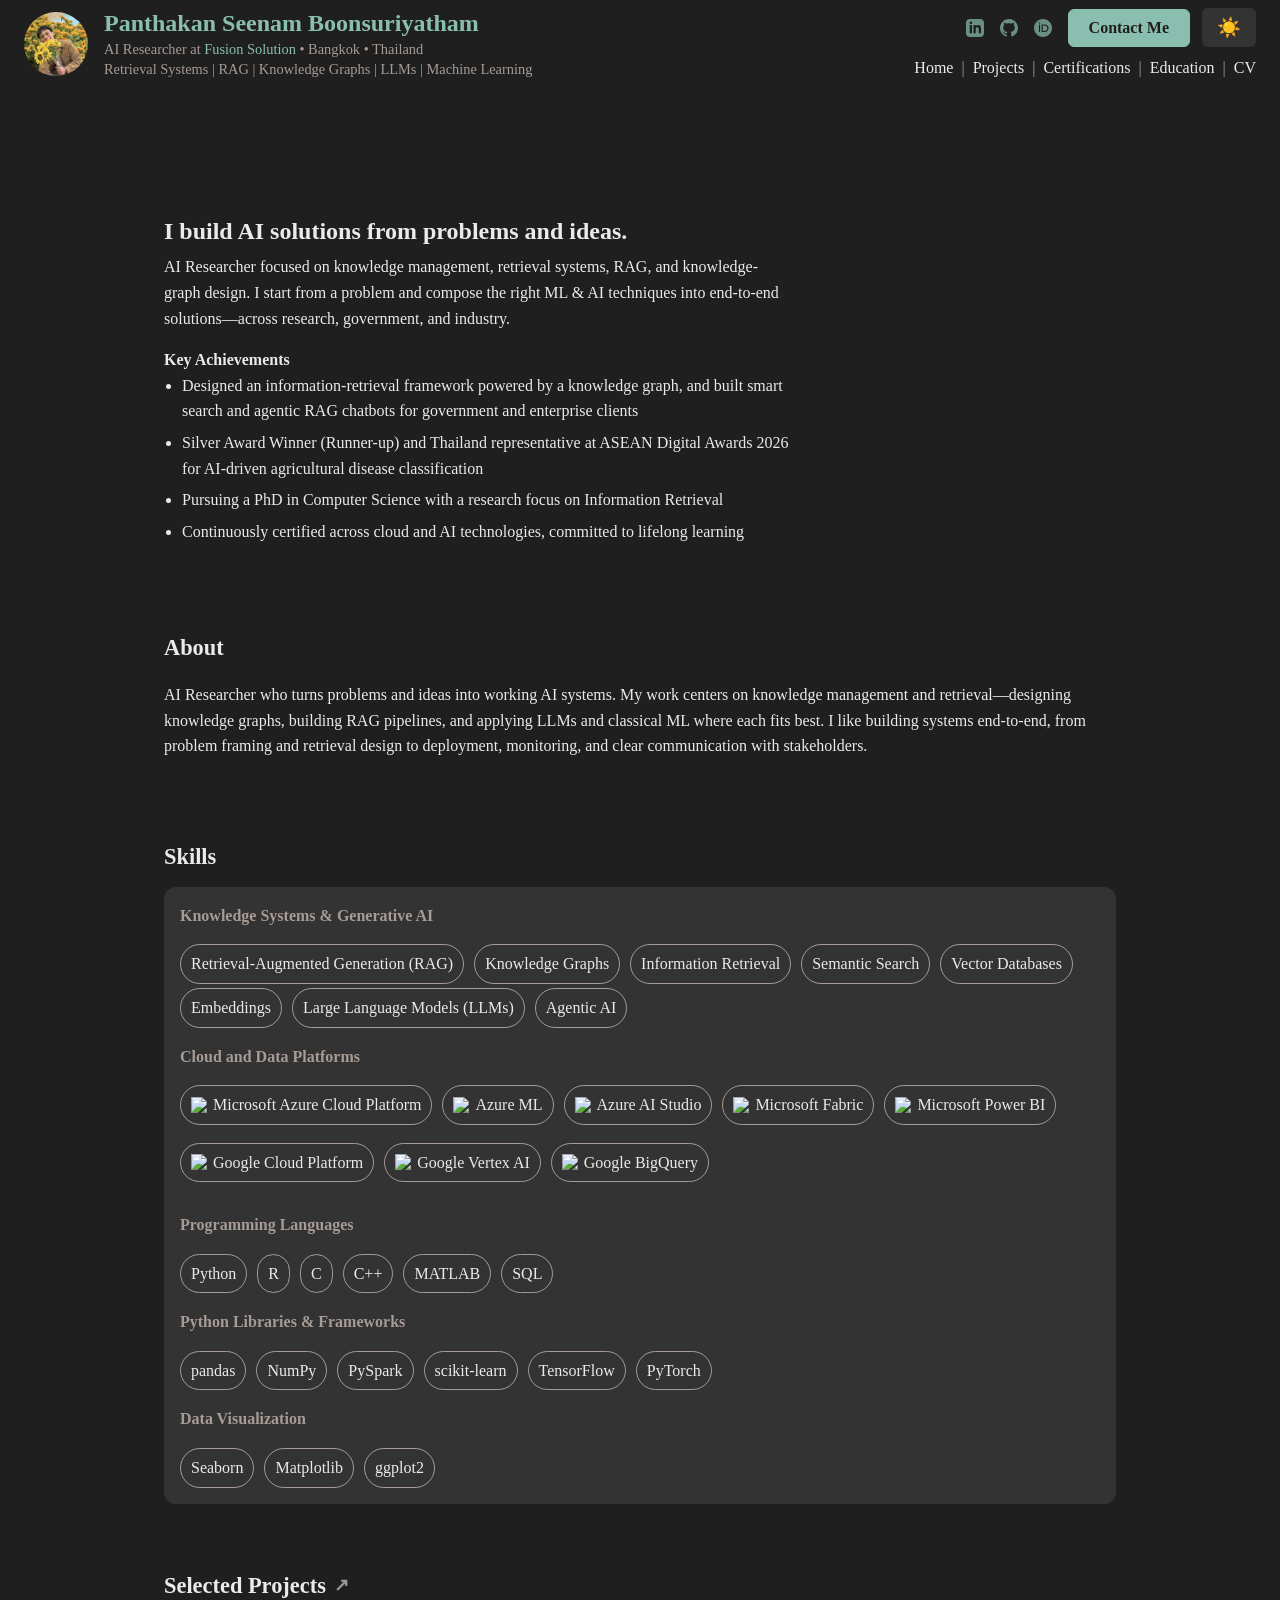
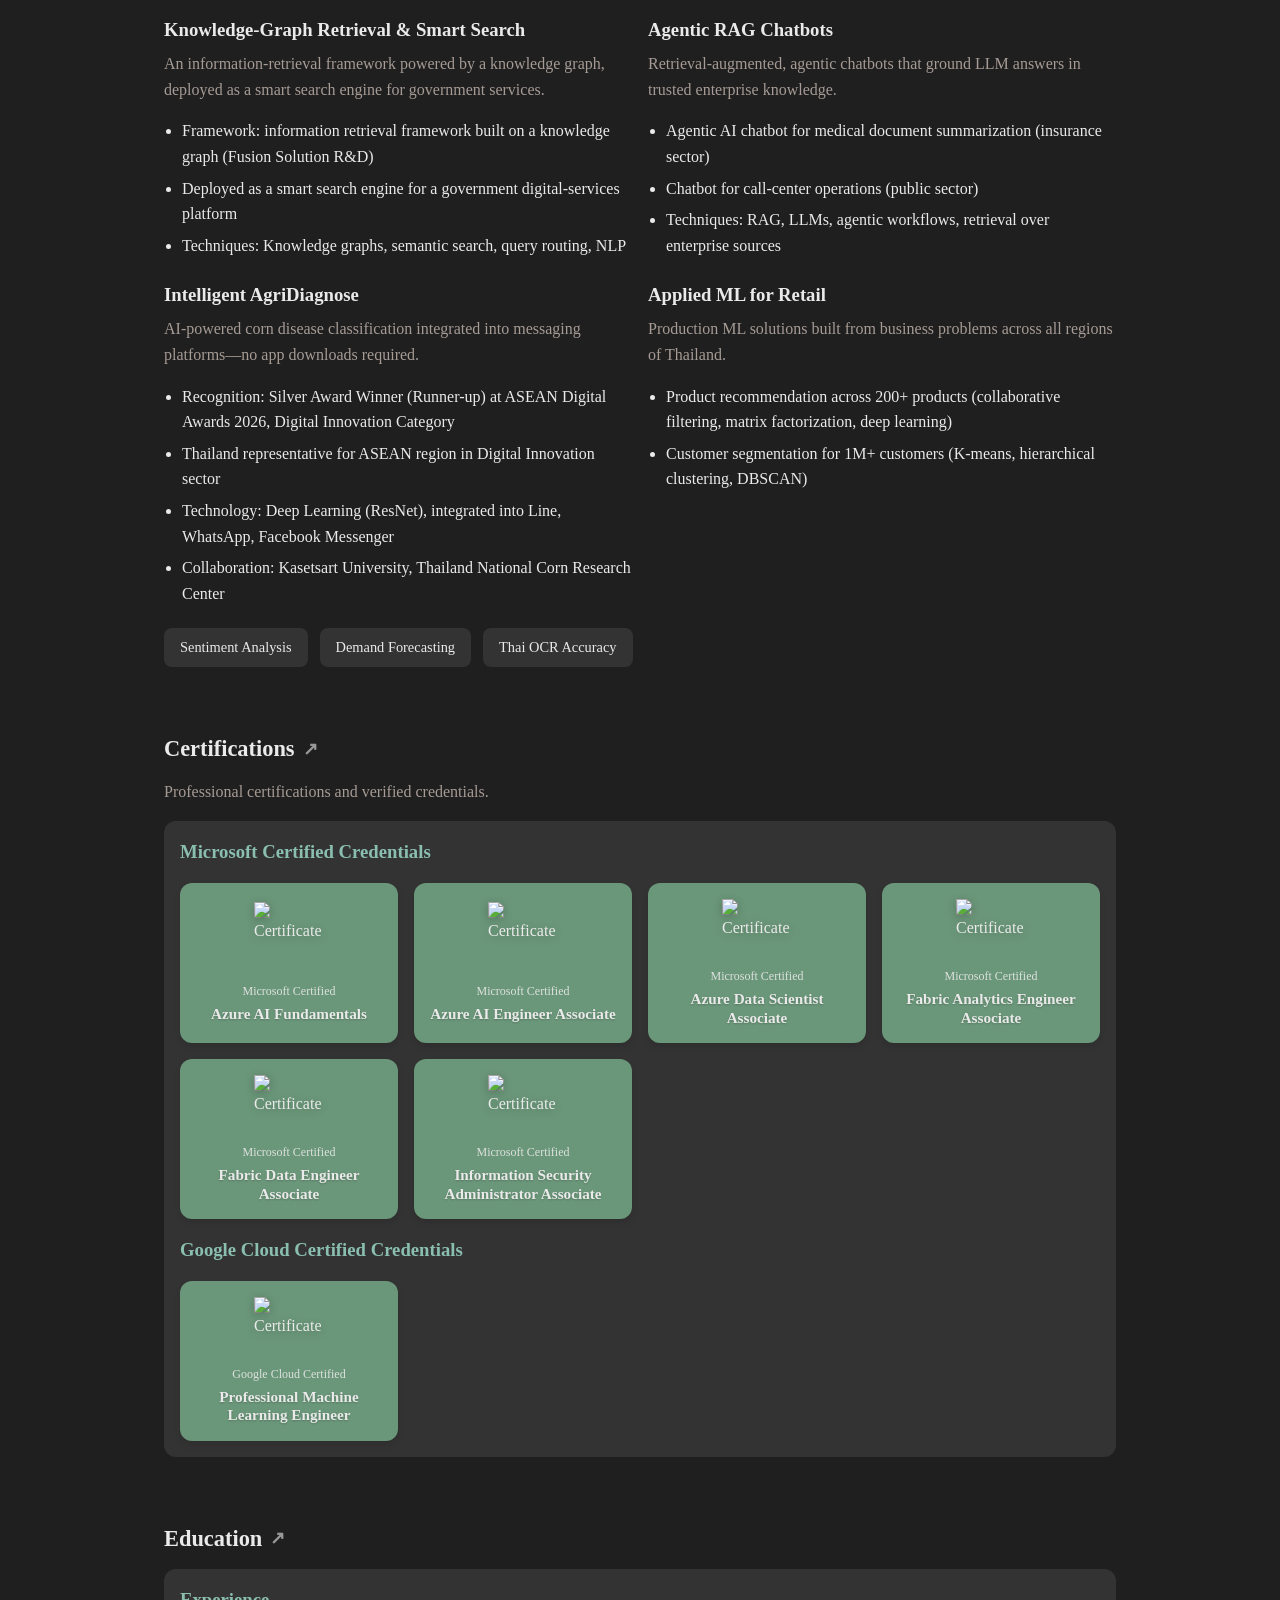
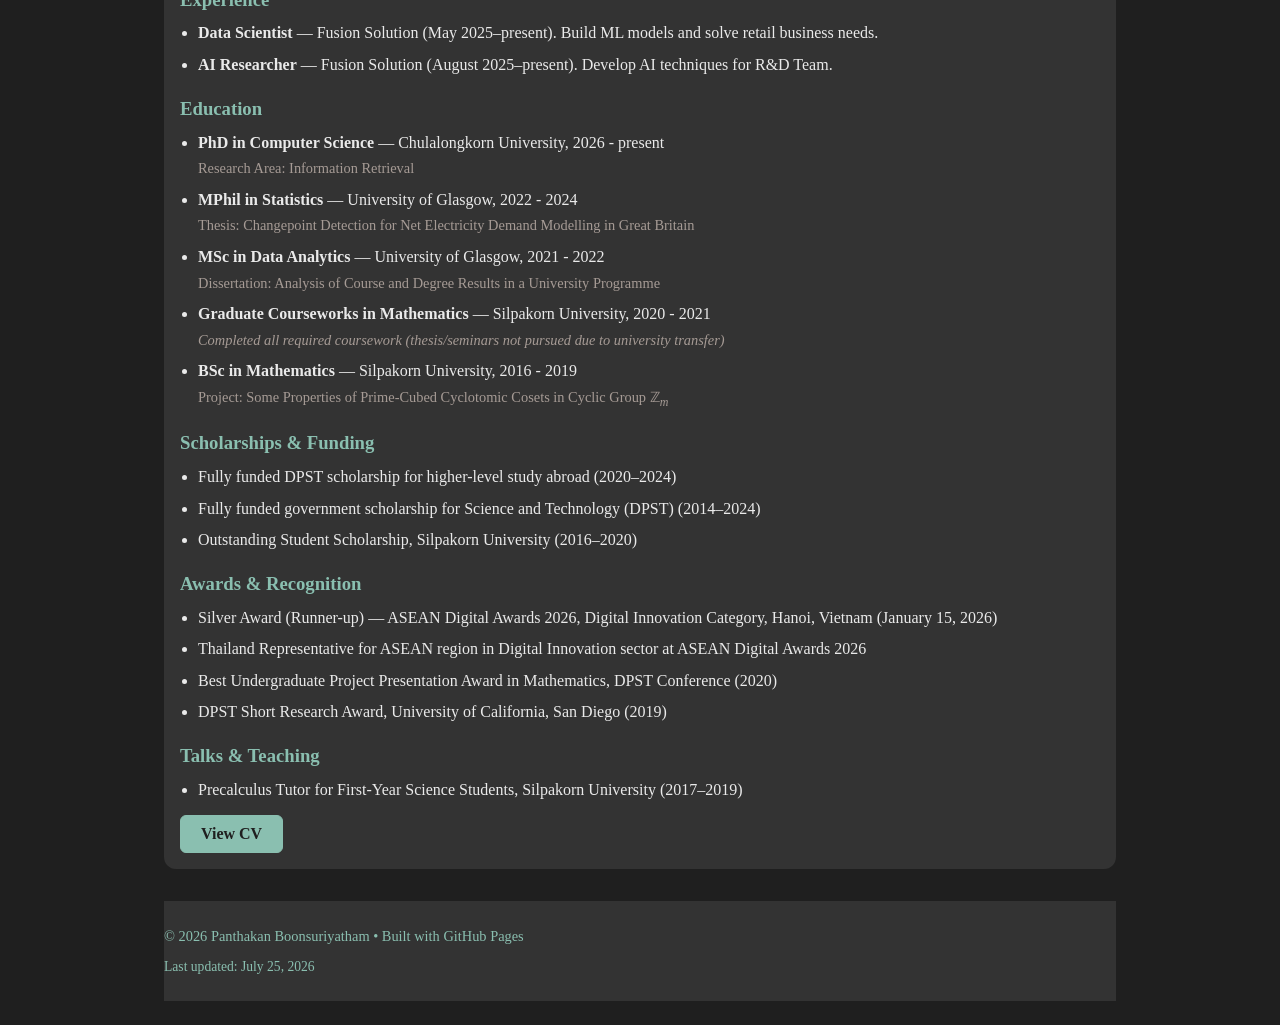
==== commit b61bb0ce: "Add credentials 25/07" ====
--- a/index.html
+++ b/index.html
@@ -562,7 +562,7 @@
 
     <footer>
       <div>© <span id=year></span> Panthakan Boonsuriyatham • Built with GitHub Pages</div>
-      <div style="margin-top: 8px; font-size: 0.85rem;">Last updated: July 4, 2026</div>
+      <div style="margin-top: 8px; font-size: 0.85rem;">Last updated: July 25, 2026</div>
     </footer>
   </div>
 
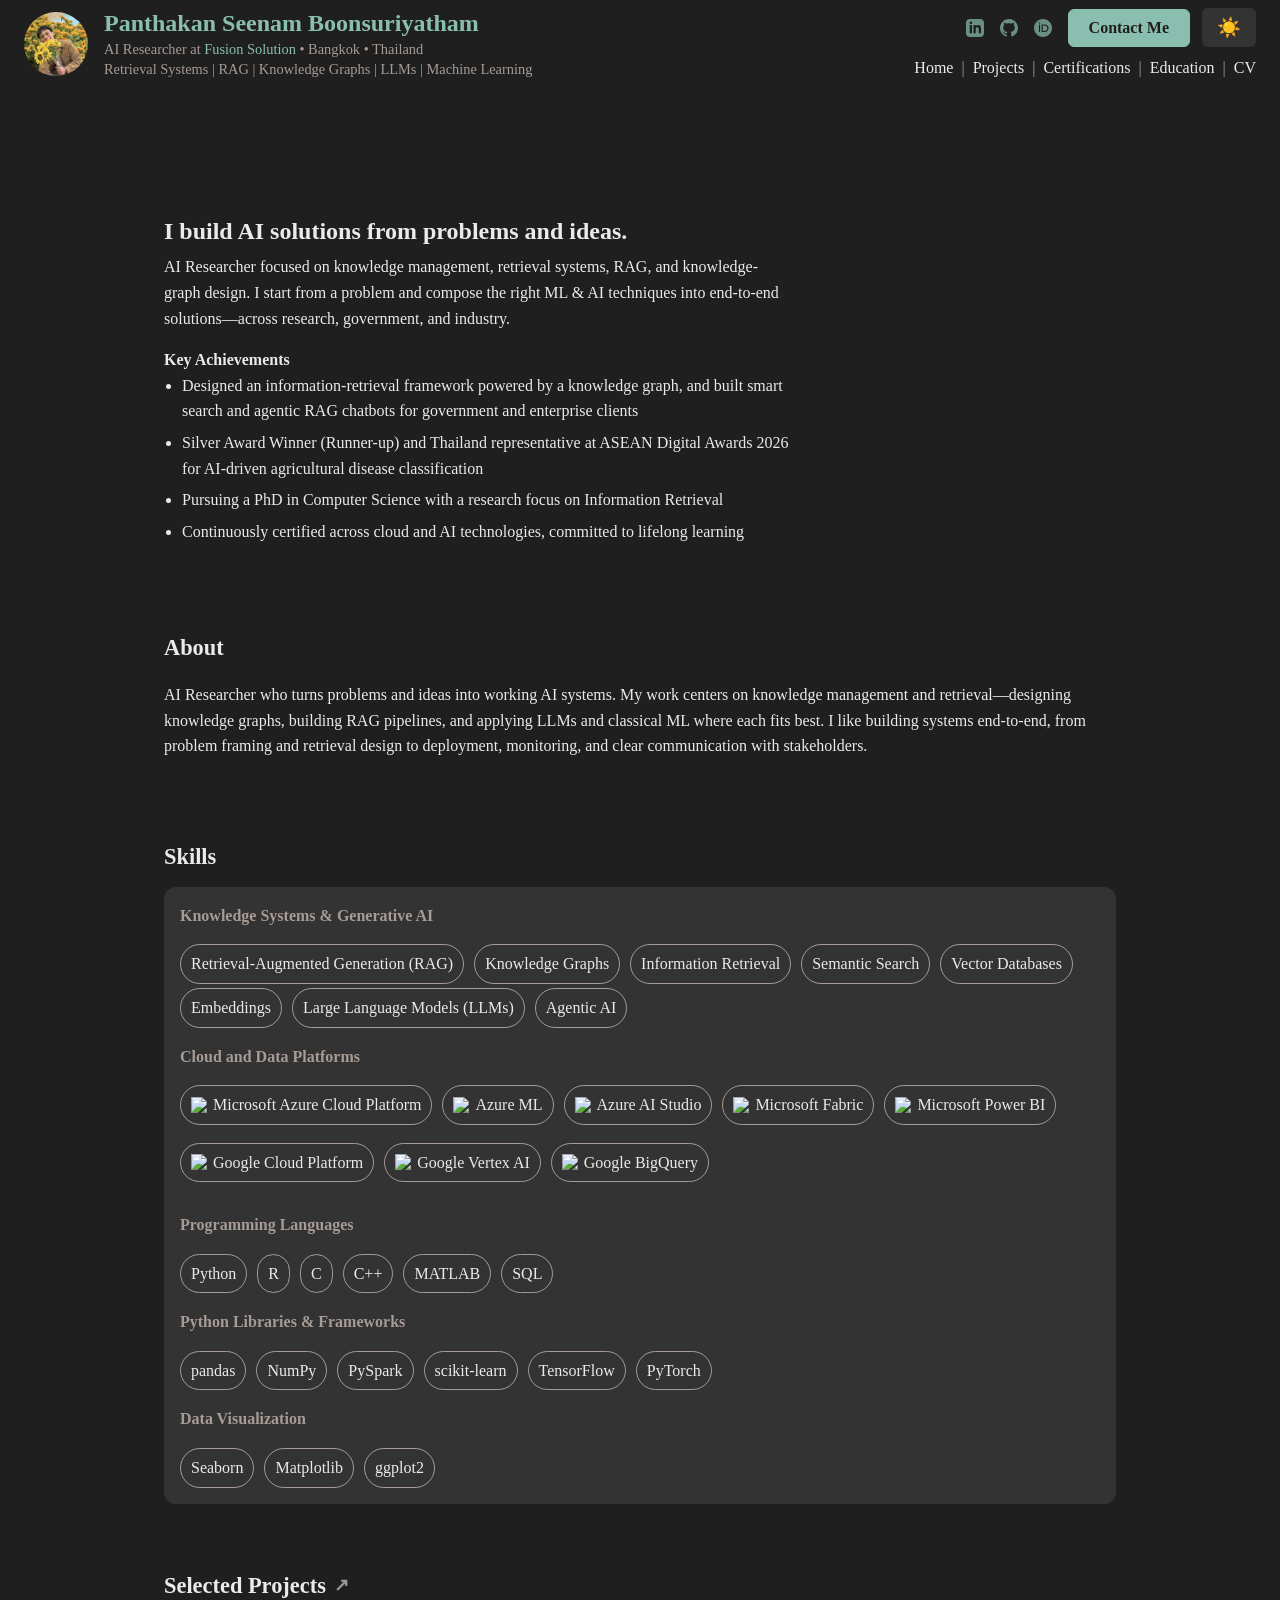
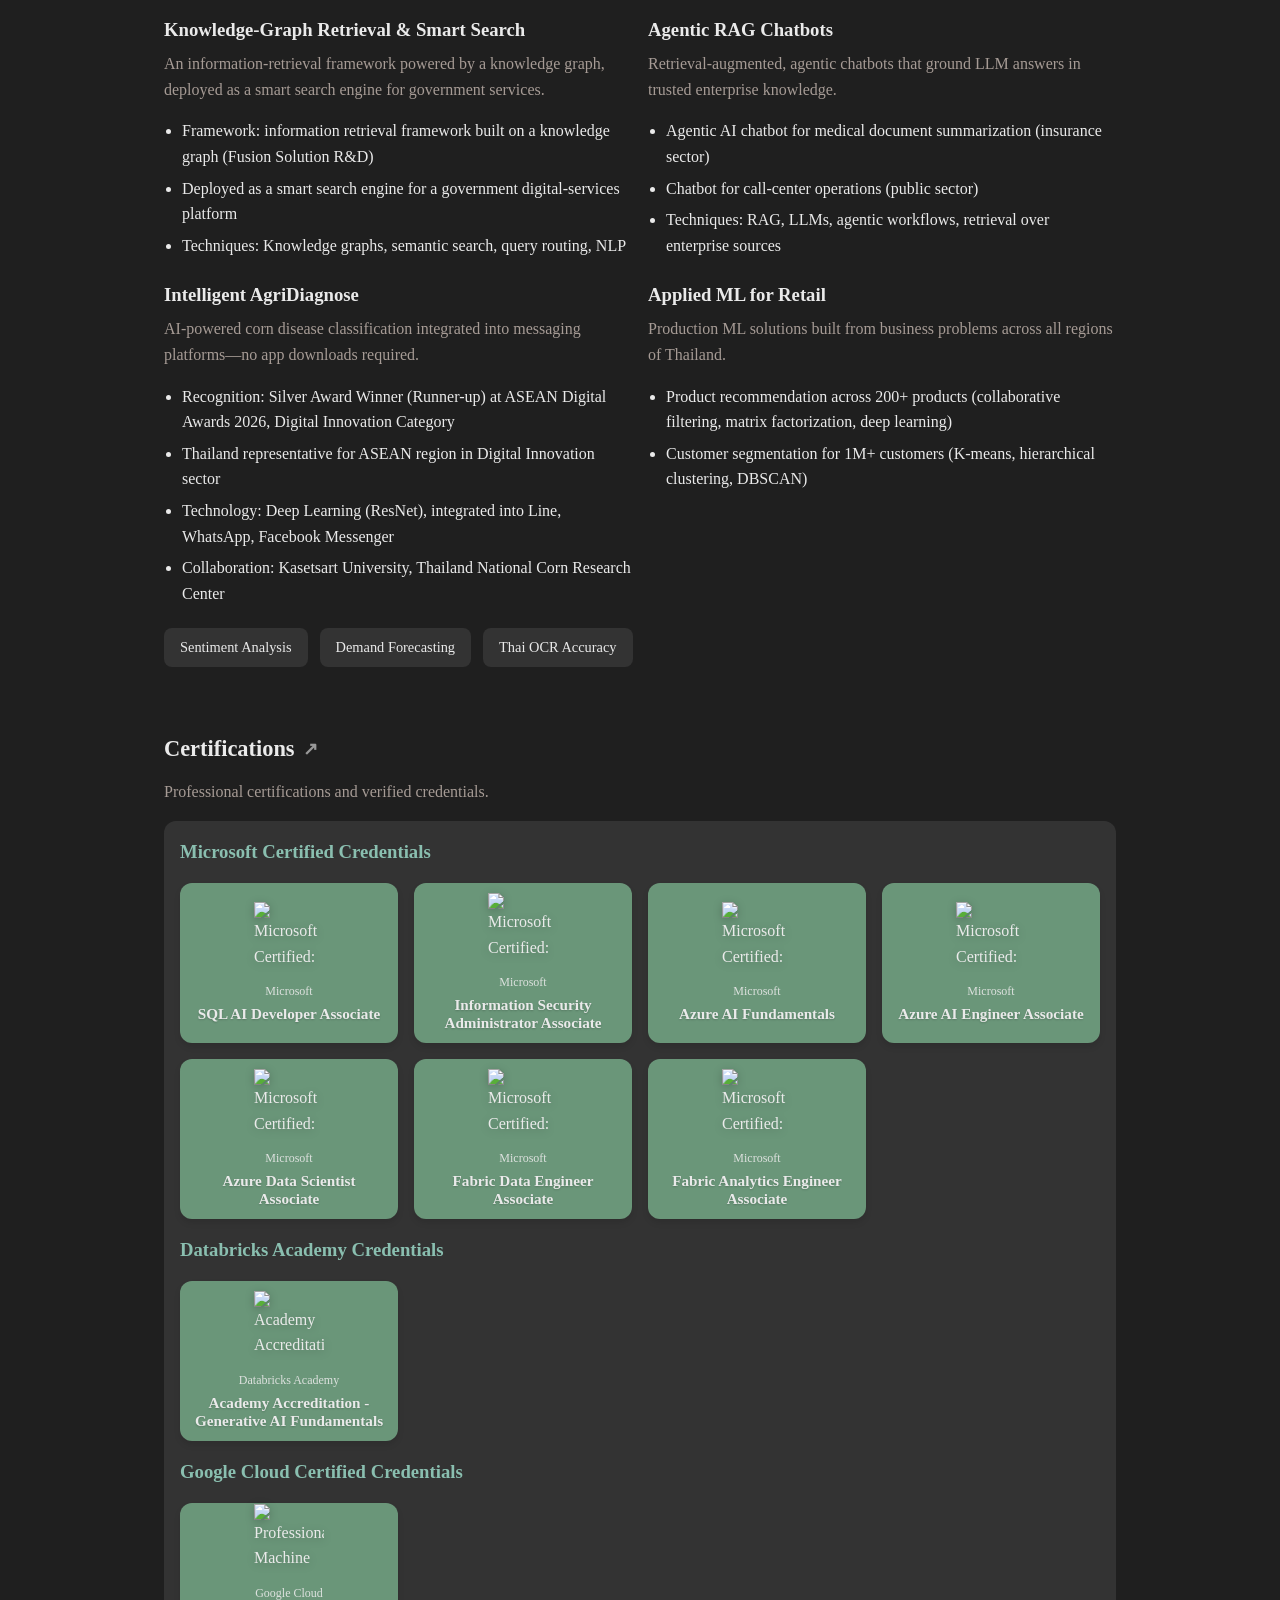
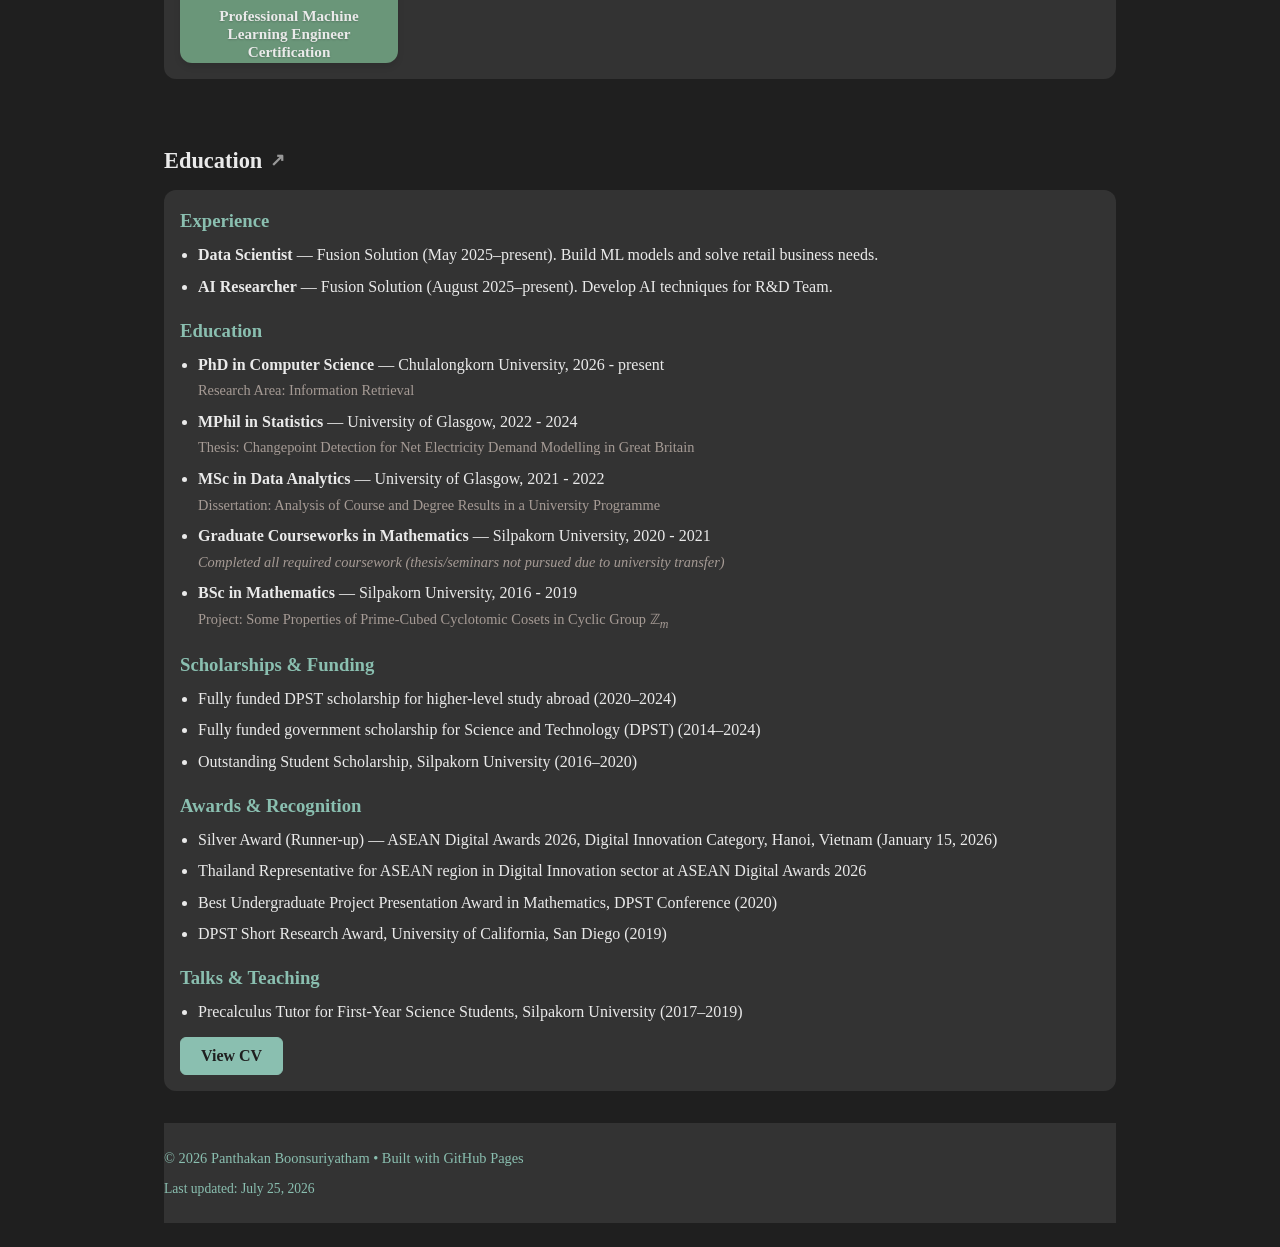
==== commit 8f1ec422: "sync certs dynamically from certs.json across all pages Replace hardcoded certification lists/tiles " ====
--- a/index.html
+++ b/index.html
@@ -452,56 +452,8 @@
       <h2><a href=./certifications/>Certifications</a></h2>
       <p class=lead>Professional certifications and verified credentials.</p>
       
-      <!-- Microsoft Learn Credentials -->
-      <div class=card>
-        <h3 style="margin:0 0 16px;">Microsoft Certified Credentials</h3>
-        <div class=cert-grid>
-          <a href=https://learn.microsoft.com/api/credentials/share/en-us/panthakan/47509D7BF6A2609D?sharingId=330F3C1D8EDC20CC target=_blank class=cert-tile style="background: #6a9679;">
-            <img src=https://learn.microsoft.com/media/learn/certification/badges/microsoft-certified-fundamentals-badge.svg alt=Certificate class=cert-icon>
-            <div class=cert-info>Microsoft Certified</div>
-            <div class=cert-title>Azure AI Fundamentals</div>
-          </a>
-          
-          <a href=https://learn.microsoft.com/api/credentials/share/en-us/panthakan/114C2C3D1519A18?sharingId=330F3C1D8EDC20CC target=_blank class=cert-tile style="background: #6a9679;">
-            <img src=https://learn.microsoft.com/media/learn/certification/badges/microsoft-certified-associate-badge.svg alt=Certificate class=cert-icon>
-            <div class=cert-info>Microsoft Certified</div>
-            <div class=cert-title>Azure AI Engineer Associate</div>
-          </a>
-          
-          <a href=https://learn.microsoft.com/api/credentials/share/en-us/panthakan/40235EC959AC1842?sharingId=330F3C1D8EDC20CC target=_blank class=cert-tile style="background: #6a9679;">
-            <img src=https://learn.microsoft.com/media/learn/certification/badges/microsoft-certified-associate-badge.svg alt=Certificate class=cert-icon>
-            <div class=cert-info>Microsoft Certified</div>
-            <div class=cert-title>Azure Data Scientist Associate</div>
-          </a>
-          
-          <a href=https://learn.microsoft.com/api/credentials/share/en-us/panthakan/739049C54B9BEF8F?sharingId=330F3C1D8EDC20CC target=_blank class=cert-tile style="background: #6a9679;">
-            <img src=https://learn.microsoft.com/media/learn/certification/badges/microsoft-certified-associate-badge.svg alt=Certificate class=cert-icon>
-            <div class=cert-info>Microsoft Certified</div>
-            <div class=cert-title>Fabric Analytics Engineer Associate</div>
-          </a>
-          
-          <a href=https://learn.microsoft.com/api/credentials/share/en-us/panthakan/5FCD7E0531529F25?sharingId=330F3C1D8EDC20CC target=_blank class=cert-tile style="background: #6a9679;">
-            <img src=https://learn.microsoft.com/media/learn/certification/badges/microsoft-certified-associate-badge.svg alt=Certificate class=cert-icon>
-            <div class=cert-info>Microsoft Certified</div>
-            <div class=cert-title>Fabric Data Engineer Associate</div>
-          </a>
-
-          <a href=https://learn.microsoft.com/api/credentials/share/en-u/panthakan/85E4AFE28E96BF5A?sharingId=330F3C1D8EDC20CC target=_blank class=cert-tile style="background: #6a9679;">
-            <img src=https://learn.microsoft.com/media/learn/certification/badges/microsoft-certified-associate-badge.svg alt=Certificate class=cert-icon>
-            <div class=cert-info>Microsoft Certified</div>
-            <div class=cert-title>Information Security Administrator Associate</div>
-          </a>
-
-        </div>
-        
-        <h3 style="margin:16px 0 16px;">Google Cloud Certified Credentials</h3>
-        <div class=cert-grid>
-          <a href=https://www.credly.com/badges/c3413eac-d775-40dd-b5c2-8707c33259c1/public_url target=_blank class=cert-tile style="background: #6a9679;">
-            <img src=https://images.credly.com/size/680x680/images/05e71e7e-92a1-4821-8530-4176b2e3c4b4/image.png alt=Certificate class=cert-icon>
-            <div class=cert-info>Google Cloud Certified</div>
-            <div class=cert-title>Professional Machine Learning Engineer</div>
-          </a>
-        </div>
+      <div class=card id="certs-card">
+        <p style="color:var(--muted);text-align:center;padding:16px 0;">Loading certifications…</p>
       </div>
     </section>
 
@@ -570,6 +522,44 @@
     // Year
     document.getElementById('year').textContent = new Date().getFullYear();
   </script>
+  <script>
+    // Sync certifications from certifications/certs.json
+    (function () {
+      fetch('./certifications/certs.json')
+        .then(function (r) { return r.json(); })
+        .then(function (data) {
+          var shown = data.filter(function (c) { return c.tier === 'major-cert' || c.tier === 'minor-cert'; });
+          var groups = {};
+          var order = [];
+          shown.forEach(function (c) {
+            if (!groups[c.issuer]) { groups[c.issuer] = []; order.push(c.issuer); }
+            groups[c.issuer].push(c);
+          });
+          var unique = order.filter(function (v, i, a) { return a.indexOf(v) === i; });
+          var issuerLabel = {
+            'Microsoft': 'Microsoft Certified Credentials',
+            'Google Cloud': 'Google Cloud Certified Credentials'
+          };
+          var html = '';
+          unique.forEach(function (issuer, idx) {
+            var label = issuerLabel[issuer] || (issuer + ' Credentials');
+            html += '<h3 style="margin:' + (idx > 0 ? '16px' : '0') + ' 0 16px;">' + label + '</h3>';
+            html += '<div class="cert-grid">';
+            groups[issuer].forEach(function (c) {
+              var shortTitle = c.title.replace(/^(Microsoft Certified|Google Cloud Certified):\s*/i, '');
+              html += '<a href="' + c.link + '" target="_blank" rel="noopener" class="cert-tile" style="background:#6a9679;">'
+                + '<img src="' + c.image + '" alt="' + c.title + '" class="cert-icon">'
+                + '<div class="cert-info">' + issuer + '</div>'
+                + '<div class="cert-title">' + shortTitle + '</div>'
+                + '</a>';
+            });
+            html += '</div>';
+          });
+          document.getElementById('certs-card').innerHTML = html;
+        })
+        .catch(function () {});
+    })();
+  </script>
   <script src="./assets/js/theme.js"></script>
 </body>
 </html>
